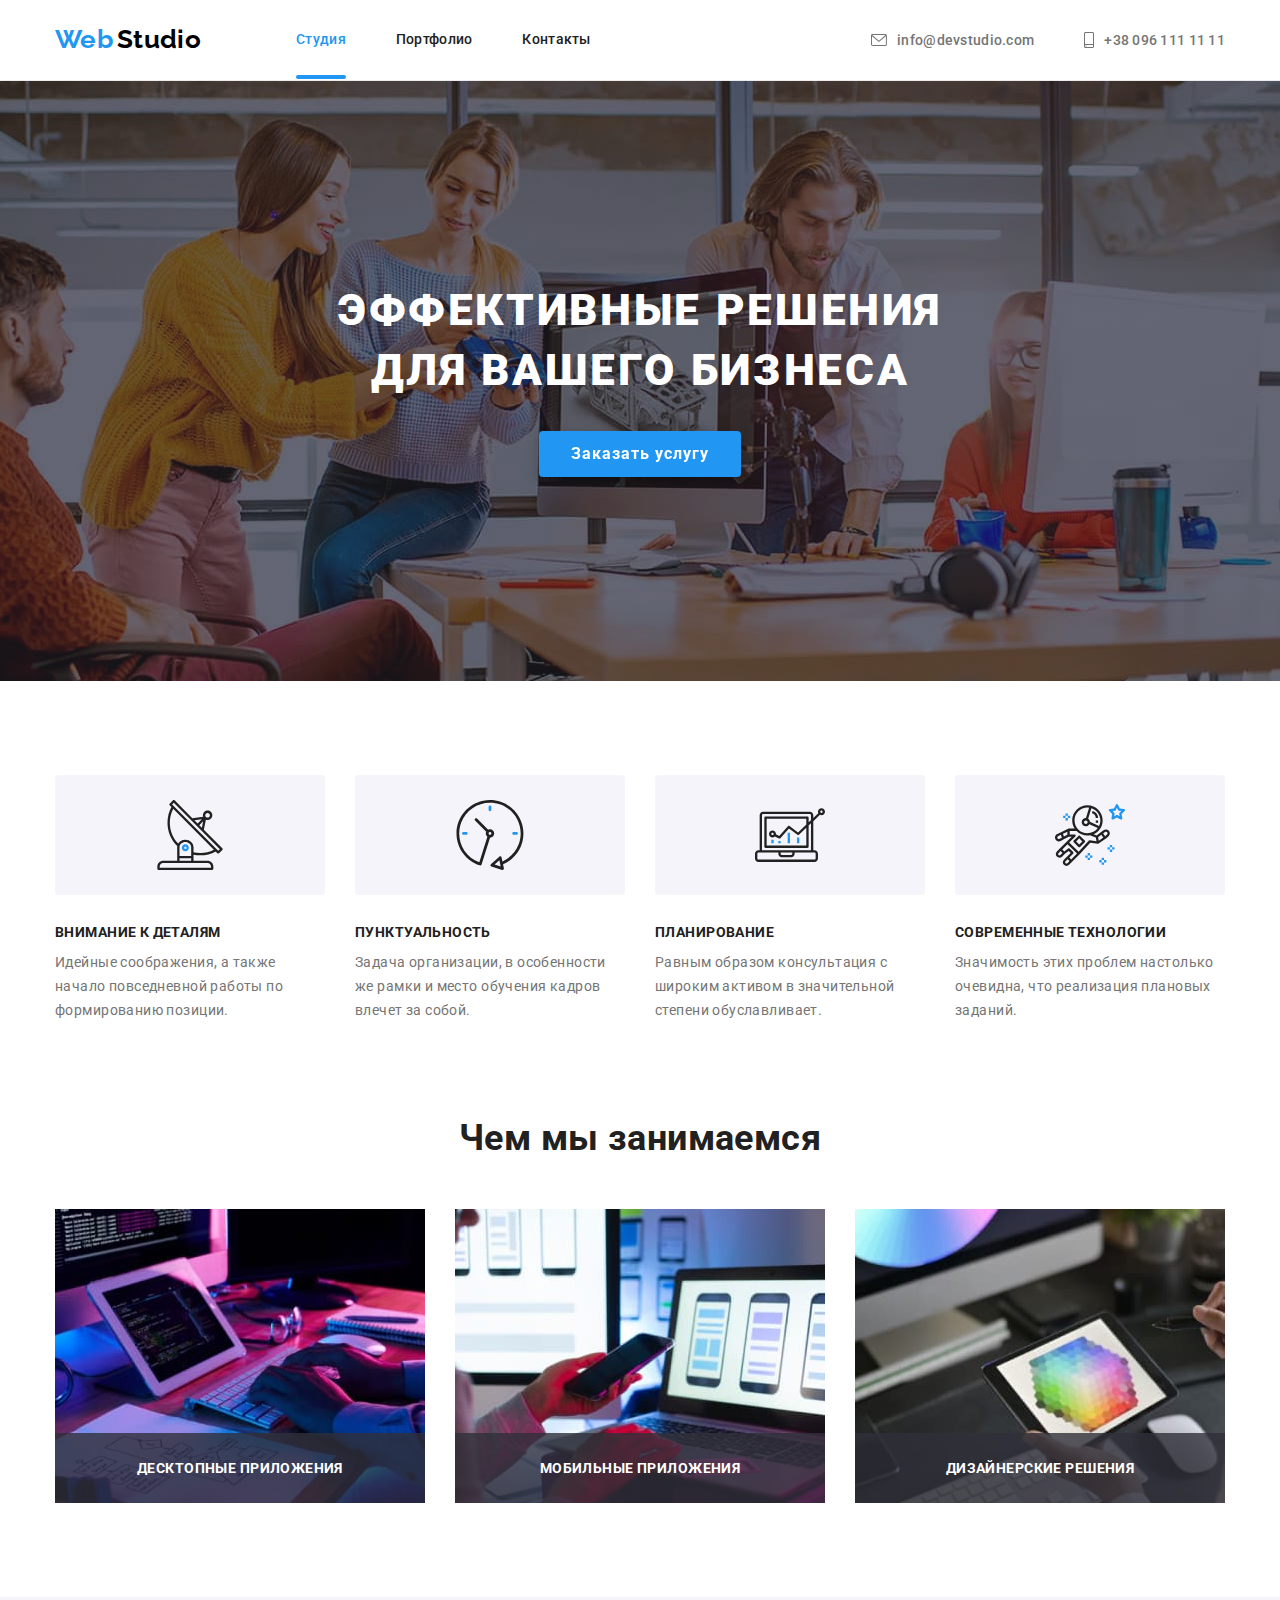
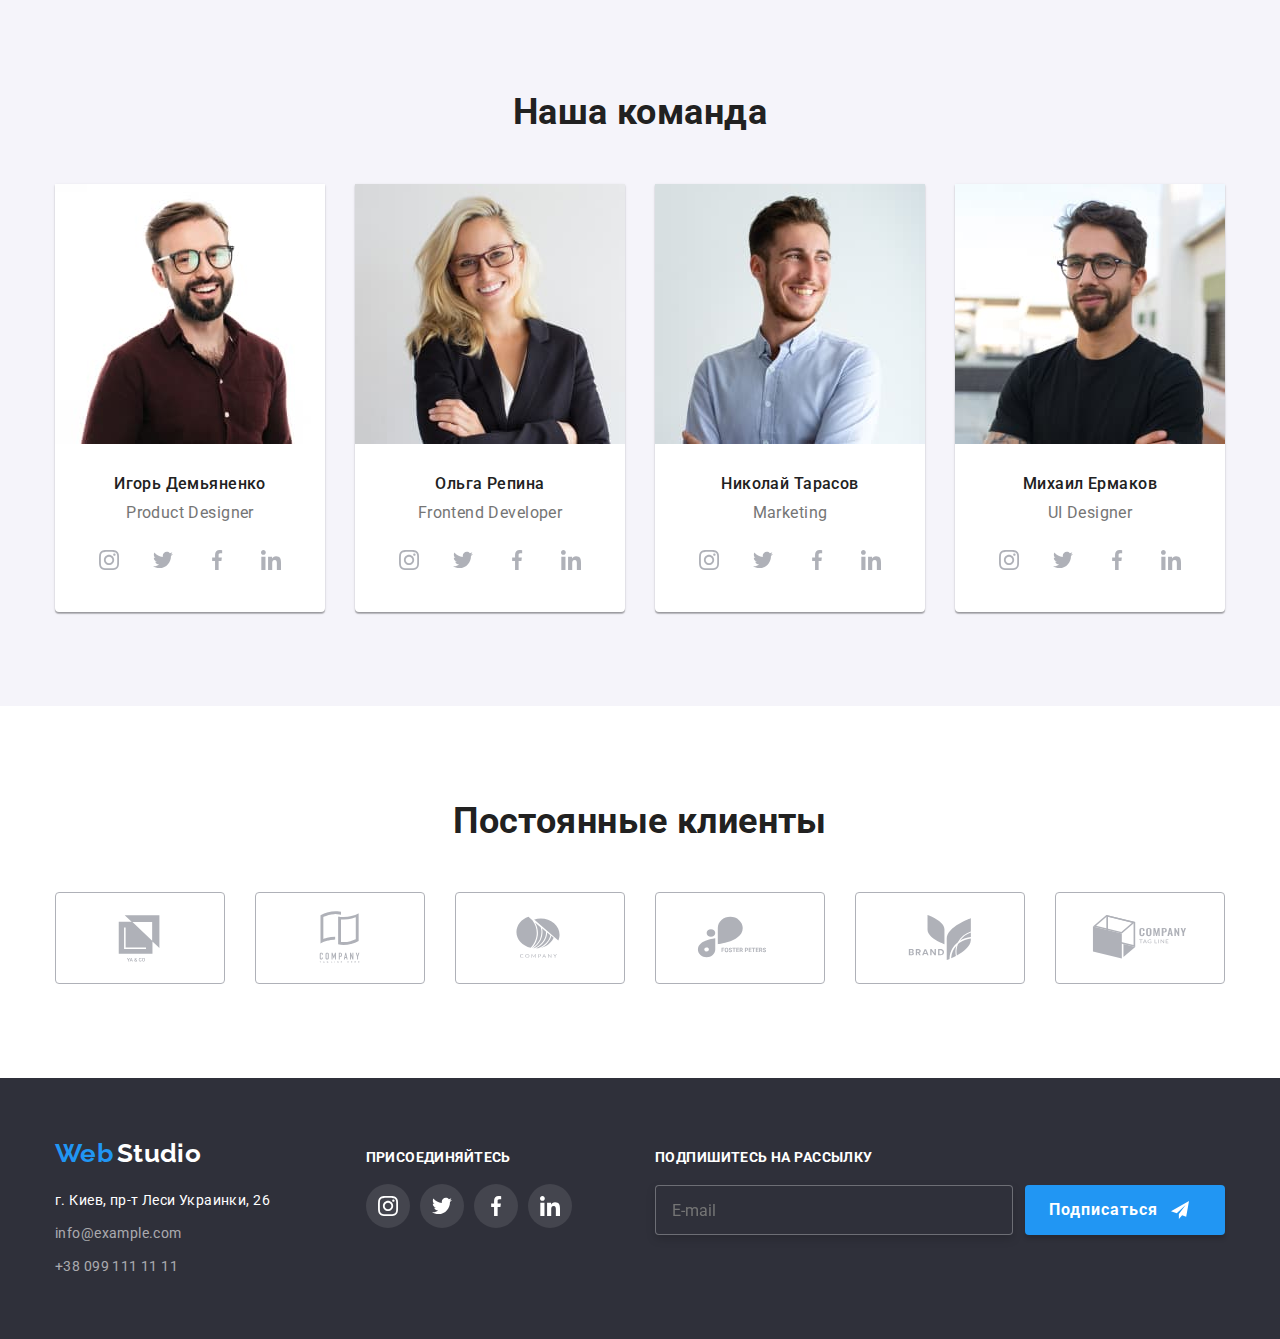
==== index.html @ 704193f3 "Initial commit" ====
<!DOCTYPE html>
<html lang="ru">
	<head>
		<meta charset="UTF-8" />
		<meta http-equiv="X-UA-Compatible" content="IE=edge" />
		<meta name="viewport" content="width=device-width, initial-scale=1.0" />
		<title>Document</title>
		<link rel="preconnect" href="https://fonts.googleapis.com" />
		<link rel="preconnect" href="https://fonts.gstatic.com" crossorigin />
		<link
			href="https://fonts.googleapis.com/css2?family=Raleway:wght@700&family=Roboto:wght@400;500;700;900&display=swap"
			rel="stylesheet"
		/>
		<link
			rel="stylesheet"
			href="https://cdnjs.cloudflare.com/ajax/libs/modern-normalize/1.1.0/modern-normalize.min.css"
			integrity="sha512-wpPYUAdjBVSE4KJnH1VR1HeZfpl1ub8YT/NKx4PuQ5NmX2tKuGu6U/JRp5y+Y8XG2tV+wKQpNHVUX03MfMFn9Q=="
			crossorigin="anonymous"
			referrerpolicy="no-referrer"
		/>
		<link rel="stylesheet" href="./css/main.min.css" />
	</head>

	<body>
		<header class="header">
			<div class="container">
				<nav class="nav">
					<a class="nav__style-logo" href="">
						<span class="nav__style-web">Web</span>
						<span class="nav__style-studio">Studio</span>
					</a>

					<button class="nav__button" type="button" aria-expanded="false" aria-controls="menu" data-menu-button>
						<svg width="40" height="40" aria-label="Переключатель мобильного меню">
							<use class="nav__icon-cross" href="./images/symbol-defs.svg#icon-cross"></use>
							<use class="nav__icon-menu" href="./images/symbol-defs.svg#icon-menu"></use>
						</svg>
					</button>

					<div class="menu" id="menu" data-menu>
						<ul class="menu__list">
							<li class="menu__marker">
								<a class="menu__page menu__active" href="./index.html">Студия</a>
							</li>
							<li class="menu__marker">
								<a class="menu__page" href="./portfolio.html">Портфолио</a>
							</li>
							<li class="menu__marker"><a class="menu__page" href="">Контакты</a></li>
						</ul>

						<ul class="menu__contact">
							<li class="menu__contact-list">
								<a class="menu__contact-tel" href="tel:+380961111111">+38 096 111 11 11</a>
							</li>
							<li class="menu__contact-list">
								<a class="menu__contact-link" href="mailto:info@devstudio.com">info@devstudio.com</a>
							</li>
						</ul>
						<ul class="menu-soc">
							<li class="menu-soc__list">
								<a class="menu-soc__link" href="">Instagram</a>
							</li>
							<li class="menu-soc__list">
								<a class="menu-soc__link" href="">Twitter</a>
							</li>
							<li class="menu-soc__list">
								<a class="menu-soc__link" href="">Facebook</a>
							</li>
							<li class="menu-soc__list">
								<a class="menu-soc__link" href="">LinkedIn</a>
							</li>
						</ul>
					</div>

					<ul class="list-link">
						<li class="list-link__marker">
							<a class="list-link__page list-link__active" href="./index.html">Студия</a>
						</li>
						<li class="list-link__marker"><a class="list-link__page" href="./portfolio.html">Портфолио</a></li>
						<li class="list-link__marker"><a class="list-link__page" href="">Контакты</a></li>
					</ul>

					<ul class="contact">
						<li class="contact__list">
							<a class="contact__link" href="mailto:info@devstudio.com">
								<svg class="contact__icon" width="16" height="12">
									<use href="./images/symbol-defs.svg#icon-mail"></use>
								</svg>
								<span>info@devstudio.com</span>
							</a>
						</li>
						<li class="contact__list">
							<a class="contact__link" href="tel:+380961111111">
								<svg class="contact__icon" width="10" height="16">
									<use href="./images/symbol-defs.svg#icon-smartphone"></use>
								</svg>
								<span>+38 096 111 11 11</span>
							</a>
						</li>
					</ul>
				</nav>
			</div>
		</header>

		<section class="hero">
			<div class="container">
				<h1 class="hero__text">Эффективные решения для вашего бизнеса</h1>
				<button data-modal-open class="hero__button" type="button">Заказать услугу</button>
			</div>
			<div data-modal class="backdrop is-hidden">
				<div class="modal">
					<button data-modal-close class="modal__button"></button>
					<form autocomplete="off">
						<p class="modal__paragraph">Оставьте свои данные, мы вам перезвоним</p>
						<div class="modal-form">
							<label for="name" class="modal-form__label">Имя</label>
							<input type="text" class="modal-form__input" name="name" id="name" />
							<span class="modal-form__icon">
								<svg height="18" width="18">
									<use href="./images/symbol-defs.svg#icon-person-black" />
								</svg>
							</span>
						</div>
						<div class="modal-form">
							<label for="tel" class="modal-form__label">Телефон</label>
							<input type="tel" class="modal-form__input" name="tel" id="tel" />
							<span class="modal-form__icon">
								<svg height="18" width="18">
									<use href="./images/symbol-defs.svg#icon-phone-black" />
								</svg>
							</span>
						</div>
						<div class="modal-form">
							<label for="mail" class="modal-form__label">Почта</label>
							<input type="email" class="modal-form__input" name="mail" id="mail" />
							<span class="modal-form__icon">
								<svg height="18" width="18">
									<use href="./images/symbol-defs.svg#icon-email-black" />
								</svg>
							</span>
						</div>
						<div class="modal-form">
							<label for="content" class="modal-form__label">Комментарий</label>
							<textarea class="modal-form__textarea" name="content" id="content" placeholder="Введите текст"></textarea>
						</div>

						<div>
							<label class="checkbox">
								<input type="checkbox" class="checkbox__input" name="agree" />
								<span class="checkbox__text"></span>
								Соглашаюсь с рассылкой и принимаю
								<a class="modal-link__policy" href="">Условия договора</a>
							</label>
						</div>

						<button class="modal-form__button" type="submit">Отправить</button>
					</form>
				</div>
			</div>
		</section>
		<section class="section">
			<div class="container">
				<h2 class="hidden">Особенности</h2>
				<ul class="specifics">
					<li class="specifics__list">
						<div class="specifics__icon">
							<svg width="70" height="70">
								<use href="./images/symbol-defs.svg#icon-antenna"></use>
							</svg>
						</div>
						<h3 class="specifics__title">Внимание к деталям</h3>
						<p class="specifics__text">
							Идейные соображения, а также начало повседневной работы по формированию позиции.
						</p>
					</li>
					<li class="specifics__list">
						<div class="specifics__icon">
							<svg width="70" height="70">
								<use href="./images/symbol-defs.svg#icon-clock"></use>
							</svg>
						</div>
						<h3 class="specifics__title">Пунктуальность</h3>
						<p class="specifics__text">
							Задача организации, в особенности же рамки и место обучения кадров влечет за собой.
						</p>
					</li>
					<li class="specifics__list">
						<div class="specifics__icon">
							<svg width="70" height="70">
								<use href="./images/symbol-defs.svg#icon-diagram"></use>
							</svg>
						</div>
						<h3 class="specifics__title">Планирование</h3>
						<p class="specifics__text">
							Равным образом консультация с широким активом в значительной степени обуславливает.
						</p>
					</li>
					<li class="specifics__list">
						<div class="specifics__icon">
							<svg width="70" height="70">
								<use href="./images/symbol-defs.svg#icon-astronaut"></use>
							</svg>
						</div>
						<h3 class="specifics__title">Современные технологии</h3>
						<p class="specifics__text">Значимость этих проблем настолько очевидна, что реализация плановых заданий.</p>
					</li>
				</ul>
			</div>
		</section>

		<section class="section section-images">
			<div class="container">
				<h2 class="title">Чем мы занимаемся</h2>
				<ul class="section-images__list">
					<li class="list-images">
						<div class="list-images__block">
							<picture>
								<source srcset="./images/box-1.jpg 1x, ./images/box-1@2x.jpg 2x" media="(min-width: 1200px)" />
								<img src="./images/box-1.jpg" width="370" height="294" alt="работа на клавиатуре" />
							</picture>
							<div class="list-images__text">
								<p>Десктопные приложения</p>
							</div>
						</div>
					</li>
					<li class="list-images">
						<div class="list-images__block">
							<picture>
								<source srcset="./images/box-2.jpg 1x, ./images/box-2@2x.jpg 2x" media="(min-width: 1200px)" />
								<img src="./images/box-2.jpg" width="370" height="294" alt="работа на ноутбуке" />
							</picture>
							<div class="list-images__text">
								<p>Мобильные приложения</p>
							</div>
						
						</div>
					</li>
					<li class="list-images">
						<div class="list-images__block">
							<picture>
								<source srcset="./images/box-3.jpg 1x, ./images/box-3@2x.jpg 2x" media="(min-width: 1200px)" />
								<img src="./images/box-3.jpg" width="370" height="294" alt="работа с планшетом" />
							</picture>
							<div class="list-images__text">
								<p>Дизайнерские решения</p>
							</div>
						</div>
					</li>
				</ul>
			</div>
		</section>

		<section class="section team">
			<div class="container">
				<h2 class="title">Наша команда</h2>
				<ul class="team__list">
					<li class="team__images">
						<picture>
							<source srcset="./images/img-1.jpg 1x, ./images/img-1-@2x.jpg 2x" media="(min-width: 1200px)" />
							<source srcset="./images/img-tab-1@1x.jpg 1x, ./images/img-tab-1@2x.jpg 2x" media="(min-width: 768px)" />
							<source srcset="./images/img-mob-1@1x.jpg 1x, ./images/img-mob-1@2x.jpg 2x" media="(min-width: 480px)" />

							<img src="./images/img-1.jpg" width="270" alt="картинка 1" />
						</picture>
						<h3 class="team__name">Игорь Демьяненко</h3>
						<p class="team__position">Product Designer</p>
						<ul class="team__list-social">
							<li class="team__list-paragraph">
								<a class="team__link" href="">
									<svg class="team__icon" width="20" height="20">
										<use href="./images/symbol-defs.svg#icon-instagram"></use>
									</svg>
								</a>
							</li>
							<li class="team__list-paragraph">
								<a class="team__link" href="">
									<svg class="team__icon" width="20" height="20">
										<use href="./images/symbol-defs.svg#icon-twitter"></use>
									</svg>
								</a>
							</li>
							<li class="team__list-paragraph">
								<a class="team__link" href="">
									<svg class="team__icon" width="20" height="20">
										<use href="./images/symbol-defs.svg#icon-facebook"></use>
									</svg>
								</a>
							</li>
							<li class="team__list-paragraph">
								<a class="team__link" href="">
									<svg class="team__icon" width="20" height="20">
										<use href="./images/symbol-defs.svg#icon-linkedin"></use>
									</svg>
								</a>
							</li>
						</ul>
					</li>
					<li class="team__images">
						<picture>
							<source srcset="./images/img-2.jpg 1x, ./images/img-2-@2x.jpg 2x" media="(min-width: 1200px)" />
							<source srcset="./images/img-tab-2@1x.jpg 1x, ./images/img-tab-2@2x.jpg 2x" media="(min-width: 768px)" />
							<source srcset="./images/img-mob-2@1x.jpg 1x, ./images/img-mob-2@2x.jpg 2x" media="(min-width: 480px)" />

							<img src="./images/img-2.jpg" width="270" alt="картинка 2" />
						</picture>

						<h3 class="team__name">Ольга Репина</h3>
						<p class="team__position">Frontend Developer</p>
						<ul class="team__list-social">
							<li class="team__list-paragraph">
								<a class="team__link" href="">
									<svg class="team__icon" width="20" height="20">
										<use href="./images/symbol-defs.svg#icon-instagram"></use>
									</svg>
								</a>
							</li>
							<li class="team__list-paragraph">
								<a class="team__link" href="">
									<svg class="team__icon" width="20" height="20">
										<use href="./images/symbol-defs.svg#icon-twitter"></use>
									</svg>
								</a>
							</li>
							<li class="team__list-paragraph">
								<a class="team__link" href="">
									<svg class="team__icon" width="20" height="20">
										<use href="./images/symbol-defs.svg#icon-facebook"></use>
									</svg>
								</a>
							</li>
							<li class="team__list-paragraph">
								<a class="team__link" href="">
									<svg class="team__icon" width="20" height="20">
										<use href="./images/symbol-defs.svg#icon-linkedin"></use>
									</svg>
								</a>
							</li>
						</ul>
					</li>
					<li class="team__images">
						<picture>
							<source srcset="./images/img-3.jpg 1x, ./images/img-3-@2x.jpg 2x" media="(min-width: 1200px)" />
							<source srcset="./images/img-tab-3@1x.jpg 1x, ./images/img-tab-3@2x.jpg 2x" media="(min-width: 768px)" />
							<source srcset="./images/img-mob-3@1x.jpg 1x, ./images/img-mob-3@2x.jpg 2x" media="(min-width: 480px)" />

							<img src="./images/img-3.jpg" width="270" alt="картинка 3" />
						</picture>

						<h3 class="team__name">Николай Тарасов</h3>
						<p class="team__position">Marketing</p>
						<ul class="team__list-social">
							<li class="team__list-paragraph">
								<a class="team__link" href="">
									<svg class="team__icon" width="20" height="20">
										<use href="./images/symbol-defs.svg#icon-instagram"></use>
									</svg>
								</a>
							</li>
							<li class="team__list-paragraph">
								<a class="team__link" href="">
									<svg class="team__icon" width="20" height="20">
										<use href="./images/symbol-defs.svg#icon-twitter"></use>
									</svg>
								</a>
							</li>
							<li class="team__list-paragraph">
								<a class="team__link" href="">
									<svg class="team__icon" width="20" height="20">
										<use href="./images/symbol-defs.svg#icon-facebook"></use>
									</svg>
								</a>
							</li>
							<li class="team__list-paragraph">
								<a class="team__link" href="">
									<svg class="team__icon" width="20" height="20">
										<use href="./images/symbol-defs.svg#icon-linkedin"></use>
									</svg>
								</a>
							</li>
						</ul>
					</li>
					<li class="team__images">
						<picture>
							<source srcset="./images/img-4.jpg 1x, ./images/img-4-@2x.jpg 2x" media="(min-width: 1200px)" />
							<source srcset="./images/img-tab-4@1x.jpg 1x, ./images/img-tab-4@2x.jpg 2x" media="(min-width: 768px)" />
							<source srcset="./images/img-mob-4@1x.jpg 1x, ./images/img-mob-4@2x.jpg 2x" media="(min-width: 480px)" />

							<img src="./images/img-4.jpg" width="270" alt="картинка 4" />
						</picture>

						<h3 class="team__name">Михаил Ермаков</h3>
						<p class="team__position">UI Designer</p>
						<ul class="team__list-social">
							<li class="team__list-paragraph">
								<a class="team__link" href="">
									<svg class="team__icon" width="20" height="20">
										<use href="./images/symbol-defs.svg#icon-instagram"></use>
									</svg>
								</a>
							</li>
							<li class="team__list-paragraph">
								<a class="team__link" href="">
									<svg class="team__icon" width="20" height="20">
										<use href="./images/symbol-defs.svg#icon-twitter"></use>
									</svg>
								</a>
							</li>
							<li class="team__list-paragraph">
								<a class="team__link" href="">
									<svg class="team__icon" width="20" height="20">
										<use href="./images/symbol-defs.svg#icon-facebook"></use>
									</svg>
								</a>
							</li>
							<li class="team__list-paragraph">
								<a class="team__link" href="">
									<svg class="team__icon" width="20" height="20">
										<use href="./images/symbol-defs.svg#icon-linkedin"></use>
									</svg>
								</a>
							</li>
						</ul>
					</li>
				</ul>
			</div>
		</section>

		<section class="section">
			<div class="container">
				<h2 class="title">Постоянные клиенты</h2>
				<ul class="logo">
					<li class="logo__list">
						<a class="logo__link" href="">
							<svg width="106" height="60">
								<use href="./images/symbol-defs.svg#icon-Logo-1"></use>
							</svg>
						</a>
					</li>
					<li class="logo__list">
						<a class="logo__link" href="">
							<svg width="106" height="60">
								<use href="./images/symbol-defs.svg#icon-Logo-2"></use>
							</svg>
						</a>
					</li>
					<li class="logo__list">
						<a class="logo__link" href="">
							<svg width="106" height="60">
								<use href="./images/symbol-defs.svg#icon-Logo-3"></use>
							</svg>
						</a>
					</li>
					<li class="logo__list">
						<a class="logo__link" href="">
							<svg width="106" height="60">
								<use href="./images/symbol-defs.svg#icon-Logo-4"></use>
							</svg>
						</a>
					</li>
					<li class="logo__list">
						<a class="logo__link" href="">
							<svg width="106" height="60">
								<use href="./images/symbol-defs.svg#icon-Logo-5"></use>
							</svg>
						</a>
					</li>
					<li class="logo__list">
						<a class="logo__link" href="">
							<svg width="106" height="60">
								<use href="./images/symbol-defs.svg#icon-Logo-6"></use>
							</svg>
						</a>
					</li>
				</ul>
			</div>
		</section>

		<footer class="footer">
			<div class="container footer__container">
				<div class="footer__address">
					<a class="footer__logo" href="">
						<span class="footer__style-web">Web</span>
						<span class="footer__style-studio">Studio</span>
					</a>
					<address>
						<ul>
							<li>
								<p class="footer__text">г. Киев, пр-т Леси Украинки, 26</p>
							</li>
							<li>
								<a class="footer__paragraph footer__mail" href="mailto:info@example.com">info@example.com</a>
							</li>
							<li>
								<a class="footer__paragraph" href="tel:+380991111111">+38 099 111 11 11</a>
							</li>
						</ul>
					</address>
				</div>
				<div class="footer__social">
					<p class="footer__p">Присоединяйтесь</p>
					<ul class="footer__list">
						<li>
							<a class="footer__link" href="">
								<svg class="footer__icon" width="20" height="20">
									<use href="./images/symbol-defs.svg#icon-instagram"></use>
								</svg>
							</a>
						</li>
						<li>
							<a class="footer__link" href="">
								<svg class="footer__icon" width="20" height="20">
									<use href="./images/symbol-defs.svg#icon-twitter"></use>
								</svg>
							</a>
						</li>
						<li>
							<a class="footer__link" href="">
								<svg class="footer__icon" width="20" height="20">
									<use href="./images/symbol-defs.svg#icon-facebook"></use>
								</svg>
							</a>
						</li>
						<li>
							<a class="footer__link" href="">
								<svg class="footer__icon" width="20" height="20">
									<use href="./images/symbol-defs.svg#icon-linkedin"></use>
								</svg>
							</a>
						</li>
					</ul>
				</div>
				<div class="footer__subscribe">
					<p class="footer__p">Подпишитесь на рассылку</p>
					<form class="footer-form">
						<input type="email" class="footer-form__input" name="mail" placeholder="E-mail" />
						<button class="footer-form__button" type="submit">
							<span>Подписаться</span>
							<svg class="footer-form__icon" width="24" height="24">
								<use href="images/symbol-defs.svg#icon-send" />
							</svg>
						</button>
					</form>
				</div>
			</div>
		</footer>
		<script src="./js/modal.js"></script>
		<script src="./js/mobile-menu.js"></script>
	</body>
</html>
---- css/main.min.css ----
img{display:block;width:100%;height:auto}h1,h2,h3,h4,h5,h6,ul,p{margin:0;padding:0}ul{list-style:none;margin:0;padding:0}/*! modern-normalize v1.1.0 | MIT License | https://github.com/sindresorhus/modern-normalize */*,::before,::after{-webkit-box-sizing:border-box;box-sizing:border-box}html{line-height:1.15;-webkit-text-size-adjust:100%;-moz-tab-size:4;-o-tab-size:4;tab-size:4}body{margin:0;font-family:system-ui,-apple-system,"Segoe UI",Roboto,Helvetica,Arial,sans-serif,"Apple Color Emoji","Segoe UI Emoji"}hr{height:0;color:inherit}abbr[title]{-webkit-text-decoration:underline dotted;text-decoration:underline dotted}b,strong{font-weight:bolder}code,kbd,samp,pre{font-family:ui-monospace,SFMono-Regular,Consolas,"Liberation Mono",Menlo,monospace;font-size:1em}small{font-size:80%}sub,sup{font-size:75%;line-height:0;position:relative;vertical-align:baseline}sub{bottom:-0.25em}sup{top:-0.5em}table{text-indent:0;border-color:inherit}button,input,optgroup,select,textarea{font-family:inherit;font-size:100%;line-height:1.15;margin:0}button,select{text-transform:none}button,[type=button],[type=reset],[type=submit]{-webkit-appearance:button}::-moz-focus-inner{border-style:none;padding:0}:-moz-focusring{outline:1px dotted ButtonText}:-moz-ui-invalid{box-shadow:none}legend{padding:0}progress{vertical-align:baseline}::-webkit-inner-spin-button,::-webkit-outer-spin-button{height:auto}[type=search]{-webkit-appearance:textfield;outline-offset:-2px}::-webkit-search-decoration{-webkit-appearance:none}::-webkit-file-upload-button{-webkit-appearance:button;font:inherit}summary{display:list-item}body{background-color:#fff;color:#212121;font-family:"Roboto",sans-serif;font-size:14px;letter-spacing:.03em}.container{width:100%;margin:0 auto;padding:0 15px}@media screen and (min-width: 480px){.container{width:480px}}@media screen and (min-width: 768px){.container{width:768px}}@media screen and (min-width: 1200px){.container{width:1200px}}.section{padding-top:60px;padding-bottom:60px}@media screen and (min-width: 1200px){.section{padding-top:94px;padding-bottom:94px}}.title{font-weight:700;font-size:28px;line-height:1.18;text-align:center;margin-bottom:50px;margin-top:0}@media screen and (min-width: 1200px){.title{font-size:36px;line-height:1.18}}.hidden{display:none}.header{border-bottom:1px solid #ececec;position:relative}.nav{display:-webkit-box;display:-ms-flexbox;display:flex;-webkit-box-align:center;-ms-flex-align:center;align-items:center}.nav__style-logo{text-decoration:none;margin-right:95px;padding-top:16px;padding-bottom:16px}@media screen and (min-width: 768px){.nav__style-logo{margin-right:88px;padding-top:26px;padding-bottom:26px}}@media screen and (min-width: 1200px){.nav__style-logo{margin-right:95px;padding-top:24px;padding-bottom:25px}}.nav__style-web{font-family:"Raleway";font-weight:700;font-size:24px;line-height:1.17;color:#2196f3}@media screen and (min-width: 1200px){.nav__style-web{font-size:26px;line-height:1.19}}.nav__style-studio{font-family:"Raleway";font-weight:700;font-size:24px;line-height:1.17;color:#000}@media screen and (min-width: 1200px){.nav__style-studio{font-size:26px;line-height:1.19}}.nav__button{padding:0;border:none;background-color:rgba(0,0,0,0);z-index:2;position:absolute;right:10px}@media screen and (min-width: 768px){.nav__button{display:none}}.nav__button .nav__icon-cross{display:none}.nav__button.is-open{position:fixed}.nav__button.is-open.is-open .nav__icon-cross{display:block}.nav__button.is-open.is-open .nav__icon-menu{display:none}.menu{display:none;position:fixed;top:0;left:0;width:100vw;min-height:100vh;padding:48px 40px;text-align:left;z-index:1;background:#fff;-webkit-box-shadow:0px 4px 8px rgba(0,0,0,.04),0px 2px 4px rgba(0,0,0,.08),0px 1px 3px rgba(0,0,0,.16);box-shadow:0px 4px 8px rgba(0,0,0,.04),0px 2px 4px rgba(0,0,0,.08),0px 1px 3px rgba(0,0,0,.16)}.menu.is-open{display:-webkit-box;display:-ms-flexbox;display:flex;-webkit-box-orient:vertical;-webkit-box-direction:normal;-ms-flex-direction:column;flex-direction:column}@media screen and (min-width: 768px){.menu.is-open{display:none}}.menu__list{font-weight:500;line-height:1.14;padding-left:0;display:block;-webkit-box-flex:1;-ms-flex:1;flex:1}.menu__marker{margin-bottom:32px}@media screen and (max-height: 500px){.menu__marker{margin-bottom:10px}}.menu__marker:last-child{margin-right:0}.menu__page{color:#212121;text-decoration:none;-webkit-transition:color 250ms cubic-bezier(0.4, 0, 0.2, 1);transition:color 250ms cubic-bezier(0.4, 0, 0.2, 1);font-weight:500;font-size:40px;line-height:1.175;letter-spacing:.02em}@media screen and (max-height: 500px){.menu__page{font-weight:500;font-size:24px;line-height:1.17}}.menu__page:hover,.menu__page:focus{color:#2196f3}.menu__active{color:#2196f3}.menu__contact{display:block;-webkit-box-align:left;-ms-flex-align:left;align-items:left}.menu__contact-list{margin-bottom:32px}.menu__contact-list:last-child{margin-bottom:0}.menu__contact-link{color:#757575;text-decoration:none;font-weight:500;font-size:24px;line-height:1.17;letter-spacing:.02em;-webkit-transition:color 250ms cubic-bezier(0.4, 0, 0.2, 1);transition:color 250ms cubic-bezier(0.4, 0, 0.2, 1)}.menu__contact-link:focus,.menu__contact-link:hover{color:#2196f3}.menu__contact-tel{text-decoration:none;font-weight:500;font-size:34px;line-height:1.18;letter-spacing:.02em;color:#2196f3;-webkit-transition:color 250ms cubic-bezier(0.4, 0, 0.2, 1);transition:color 250ms cubic-bezier(0.4, 0, 0.2, 1)}@media screen and (max-height: 500px){.menu__contact-tel{font-weight:500;font-size:24px;line-height:1.17}}.menu__contact-tel:focus,.menu__contact-tel:hover{color:#2196f3}.menu-soc{display:-webkit-box;display:-ms-flexbox;display:flex;margin-top:64px;-ms-flex-wrap:wrap;flex-wrap:wrap}@media screen and (max-height: 500px){.menu-soc{margin-top:15px}}.menu-soc__list::after{content:"";display:inline-block;border:1px solid rgba(33,33,33,.2);width:22px;height:0;-webkit-transform:rotate(90deg);transform:rotate(90deg);vertical-align:middle}.menu-soc__list:last-child::after{display:none}.menu-soc__link{text-decoration:none;font-weight:500;font-size:18px;line-height:1.22;letter-spacing:.02em;color:#2196f3}.list-link{font-weight:500;line-height:1.14;display:none;padding-left:0}@media screen and (min-width: 768px){.list-link{display:initial;display:-webkit-box;display:-ms-flexbox;display:flex}}.list-link__marker{margin-right:50px}.list-link__marker:last-child{margin-right:0}.list-link__page{color:#212121;text-decoration:none;letter-spacing:.02em;padding-top:32px;padding-bottom:32px;position:relative;-webkit-transition:color 250ms cubic-bezier(0.4, 0, 0.2, 1);transition:color 250ms cubic-bezier(0.4, 0, 0.2, 1)}.list-link__page:hover,.list-link__page:focus{color:#2196f3}.list-link__active{color:#2196f3}.list-link__active:after{content:"";display:block;width:100%;height:4px;border-radius:2px;background-color:#2196f3;position:absolute;bottom:0;opacity:1}.contact{margin-left:auto;display:none;padding-left:0}@media screen and (min-width: 768px){.contact{display:block;padding-top:14px;padding-bottom:14px}}@media screen and (min-width: 1200px){.contact{display:inherit;display:-webkit-box;display:-ms-flexbox;display:flex;padding-top:0px;padding-bottom:0px}}@media screen and (min-width: 1200px){.contact__list{margin-right:50px;display:-webkit-box;display:-ms-flexbox;display:flex;-webkit-box-align:center;-ms-flex-align:center;align-items:center}.contact__list:last-child{margin-right:0}}.contact__link{display:-webkit-box;display:-ms-flexbox;display:flex;-webkit-box-align:center;-ms-flex-align:center;align-items:center;font-weight:500;line-height:1.14;color:#757575;text-decoration:none;letter-spacing:.02em;-webkit-transition:color 250ms cubic-bezier(0.4, 0, 0.2, 1);transition:color 250ms cubic-bezier(0.4, 0, 0.2, 1)}@media screen and (min-width: 768px){.contact__link{padding-top:5px;padding-bottom:5px;line-height:1.17}}@media screen and (min-width: 1200px){.contact__link{padding-top:28px;padding-bottom:28px}}.contact__link:focus,.contact__link:hover{color:#2196f3}.contact__icon{margin-right:10px;--color4: currentColor}.hero{background-color:#c4c4c4;text-align:center;padding-top:118px;padding-bottom:118px;background-size:cover;background-position:center;max-width:1600px;height:400px;margin:0 auto;background-image:-webkit-gradient(linear, left top, left bottom, from(rgba(47, 48, 58, 0.4)), to(rgba(47, 48, 58, 0.4))),url(../images/hero-mob@1x.jpg);background-image:linear-gradient(rgba(47, 48, 58, 0.4), rgba(47, 48, 58, 0.4)),url(../images/hero-mob@1x.jpg)}@media(min-device-pixel-ratio: 2),(-webkit-min-device-pixel-ratio: 2),(min-resolution: 192dpi),(min-resolution: 2dppx){.hero{background-image:-webkit-gradient(linear, left top, left bottom, from(rgba(47, 48, 58, 0.4)), to(rgba(47, 48, 58, 0.4))),url(../images/hero-mob@2x.jpg);background-image:linear-gradient(rgba(47, 48, 58, 0.4), rgba(47, 48, 58, 0.4)),url(../images/hero-mob@2x.jpg)}}@media screen and (min-width: 768px){.hero{background-image:-webkit-gradient(linear, left top, left bottom, from(rgba(47, 48, 58, 0.4)), to(rgba(47, 48, 58, 0.4))),url(../images/hero-tab@1x.jpg);background-image:linear-gradient(rgba(47, 48, 58, 0.4), rgba(47, 48, 58, 0.4)),url(../images/hero-tab@1x.jpg)}}@media screen and (min-width: 768px)and (min-device-pixel-ratio: 2),screen and (min-width: 768px)and (-webkit-min-device-pixel-ratio: 2),screen and (min-width: 768px)and (min-resolution: 192dpi),screen and (min-width: 768px)and (min-resolution: 2dppx){.hero{background-image:-webkit-gradient(linear, left top, left bottom, from(rgba(47, 48, 58, 0.4)), to(rgba(47, 48, 58, 0.4))),url(../images/hero-tab@2x.jpg);background-image:linear-gradient(rgba(47, 48, 58, 0.4), rgba(47, 48, 58, 0.4)),url(../images/hero-tab@2x.jpg)}}@media screen and (min-width: 1200px){.hero{padding-top:200px;padding-bottom:200px;height:600px;margin:0 auto;background-image:-webkit-gradient(linear, left top, left bottom, from(rgba(47, 48, 58, 0.4)), to(rgba(47, 48, 58, 0.4))),url(../images/hero-des@1x.jpg);background-image:linear-gradient(rgba(47, 48, 58, 0.4), rgba(47, 48, 58, 0.4)),url(../images/hero-des@1x.jpg)}}@media screen and (min-width: 1200px)and (min-device-pixel-ratio: 2),screen and (min-width: 1200px)and (-webkit-min-device-pixel-ratio: 2),screen and (min-width: 1200px)and (min-resolution: 192dpi),screen and (min-width: 1200px)and (min-resolution: 2dppx){.hero{background-image:-webkit-gradient(linear, left top, left bottom, from(rgba(47, 48, 58, 0.4)), to(rgba(47, 48, 58, 0.4))),url(../images/hero-des@2x.jpg);background-image:linear-gradient(rgba(47, 48, 58, 0.4), rgba(47, 48, 58, 0.4)),url(../images/hero-des@2x.jpg)}}.hero__text{font-weight:900;font-size:26px;line-height:1.62;text-align:center;color:#fff;letter-spacing:.06em;text-transform:uppercase;max-width:360px;margin:0 auto 30px}@media screen and (min-width: 1200px){.hero__text{font-size:44px;line-height:1.36;max-width:700px}}.hero__button{font-weight:700;font-size:16px;line-height:1.88;-webkit-box-align:center;-ms-flex-align:center;align-items:center;text-align:center;color:#fff;cursor:pointer;background-color:#2196f3;letter-spacing:.06em;border-radius:4px;-webkit-filter:drop-shadow(0 4px 4px rgba(0, 0, 0, 0.25));filter:drop-shadow(0 4px 4px rgba(0, 0, 0, 0.25));padding:8px 32px;border:none}.modal{position:absolute;top:50%;left:50%;-webkit-transform:translate(-50%, -50%);transform:translate(-50%, -50%);width:450px;background:#fff;-webkit-box-shadow:0 1px 3px rgba(0,0,0,.12),0 1px 1px rgba(0,0,0,.14),0 2px 1px rgba(0,0,0,.2);box-shadow:0 1px 3px rgba(0,0,0,.12),0 1px 1px rgba(0,0,0,.14),0 2px 1px rgba(0,0,0,.2);border-radius:4px;-webkit-transition:-webkit-transform 250ms cubic-bezier(0.4, 0, 0.2, 1);transition:-webkit-transform 250ms cubic-bezier(0.4, 0, 0.2, 1);transition:transform 250ms cubic-bezier(0.4, 0, 0.2, 1);transition:transform 250ms cubic-bezier(0.4, 0, 0.2, 1), -webkit-transform 250ms cubic-bezier(0.4, 0, 0.2, 1);padding:40px}@media screen and (max-width: 480px){.modal{width:calc(100% - 30px)}}@media screen and (min-width: 768px){.modal{width:528px}}.modal__button{position:absolute;top:8px;right:8px;width:30px;height:30px;padding:0;border:none;background:url(../images/icon-close.svg);cursor:pointer;-webkit-transition:color 250ms cubic-bezier(0.4, 0, 0.2, 1);transition:color 250ms cubic-bezier(0.4, 0, 0.2, 1)}.modal__button:hover{background:url(../images/icon-close2.svg)}.modal__paragraph{width:auto;margin:12px;font-weight:700;font-size:20px;line-height:1.5;color:#212121}.backdrop{position:fixed;top:0;left:0;width:100%;height:100%;z-index:5;background:rgba(0,0,0,.2);opacity:1;-webkit-transition:opacity 250ms cubic-bezier(0.4, 0, 0.2, 1);transition:opacity 250ms cubic-bezier(0.4, 0, 0.2, 1);overflow-y:scroll}.backdrop.is-hidden{visibility:hidden;opacity:0;pointer-events:none;-webkit-transition-property:visibility,opacity;transition-property:visibility,opacity;-webkit-transition-delay:1000ms;transition-delay:1000ms}.modal-form{position:relative;display:block;margin-bottom:10px}.modal-form__input{width:100%;height:40px;border:1px solid rgba(33,33,33,.2);border-radius:4px;padding-left:42px;-webkit-transition:border 250ms cubic-bezier(0.4, 0, 0.2, 1);transition:border 250ms cubic-bezier(0.4, 0, 0.2, 1);cursor:pointer}@media screen and (min-width: 768px){.modal-form__input{width:448px}}.modal-form__input:focus{border:1px solid #2196f3;resize:none;outline:none}.modal-form__input:focus+.modal-form__icon{fill:#2196f3}.modal-form__icon{position:absolute;display:block;top:50%;left:12px;width:18px;height:18px;-webkit-transition:fill 250ms cubic-bezier(0.4, 0, 0.2, 1);transition:fill 250ms cubic-bezier(0.4, 0, 0.2, 1)}.modal-form__textarea{width:100%;height:120px;padding:12px 16px;margin-bottom:20px;border:1px solid rgba(33,33,33,.2);border-radius:4px;-webkit-transition:border 250ms cubic-bezier(0.4, 0, 0.2, 1);transition:border 250ms cubic-bezier(0.4, 0, 0.2, 1);resize:none;cursor:pointer}.modal-form__textarea:focus{border:1px solid #2196f3;resize:none;outline:none}.modal-form__label{margin-bottom:4px;padding-left:5px;font-size:12px;line-height:1.17;letter-spacing:.01em;color:#757575;display:block;text-align:left}.modal-form__button{width:200px;height:50px;margin-top:30px;background:#2196f3;-webkit-box-shadow:0 4px 4px rgba(0,0,0,.15);box-shadow:0 4px 4px rgba(0,0,0,.15);border-radius:4px;border:none;font-weight:700;font-size:16px;line-height:1.88;-webkit-box-align:center;-ms-flex-align:center;align-items:center;text-align:center;letter-spacing:.06em;color:#fff;cursor:pointer}.modal-link__policy{color:#2196f3;cursor:pointer}.modal-link__policy:hover{color:#2196f3}.modal-link__policy:focus{color:#2196f3}.specifics{display:block;padding-left:0}@media screen and (min-width: 768px){.specifics{display:-webkit-box;display:-ms-flexbox;display:flex;-ms-flex-wrap:wrap;flex-wrap:wrap;-webkit-box-pack:justify;-ms-flex-pack:justify;justify-content:space-between}}@media screen and (min-width: 768px){.specifics__list{width:354px}}@media screen and (min-width: 1200px){.specifics__list{width:270px}}.specifics__title{font-weight:700;line-height:1.22;font-size:14px;text-transform:uppercase;margin-bottom:10px;text-align:center}@media screen and (min-width: 768px){.specifics__title{text-align:left;line-height:1.14}}.specifics__text{line-height:1.71;color:#757575}.specifics__icon{height:120px;margin-bottom:30px;background:#f5f4fa;border-radius:4px;display:-webkit-box;display:-ms-flexbox;display:flex;-webkit-box-align:center;-ms-flex-align:center;align-items:center;-webkit-box-pack:center;-ms-flex-pack:center;justify-content:center}.section-images{display:none}@media screen and (min-width: 1200px){.section-images{display:block;padding-top:0}.section-images__list{display:-webkit-box;display:-ms-flexbox;display:flex;padding-left:0}}.list-images{margin-right:30px;width:370px}.list-images:last-child{margin-right:0}.list-images__text{display:-webkit-box;display:-ms-flexbox;display:flex;font-weight:700;line-height:1.142;-webkit-box-align:center;-ms-flex-align:center;align-items:center;-webkit-box-pack:center;-ms-flex-pack:center;justify-content:center;text-transform:uppercase;color:#fff;width:370px;height:70px;background-color:rgba(47,48,58,.8);margin-right:30px;position:absolute;bottom:0}.list-images__text:last-child{margin-right:0}.list-images__block{position:relative}.team{background-color:#f5f4fa}.team__list{display:block;padding-left:0}@media screen and (min-width: 768px){.team__list{display:-webkit-box;display:-ms-flexbox;display:flex;-ms-flex-wrap:wrap;flex-wrap:wrap;-webkit-box-pack:justify;-ms-flex-pack:justify;justify-content:space-between}}.team__images{background:#fff;-webkit-box-shadow:0 1px 3px rgba(0,0,0,.12),0 1px 1px rgba(0,0,0,.14),0 2px 1px rgba(0,0,0,.2);box-shadow:0 1px 3px rgba(0,0,0,.12),0 1px 1px rgba(0,0,0,.14),0 2px 1px rgba(0,0,0,.2);border-radius:0 0 4px 4px;margin-bottom:30px}@media screen and (min-width: 768px){.team__images{width:354px}}@media screen and (min-width: 1200px){.team__images{width:270px;margin-bottom:0}}.team__name{font-weight:500;font-size:16px;line-height:1.188;text-align:center;margin-top:30px;color:#212121}.team__position{font-size:16px;line-height:1.188;text-align:center;color:#757575;margin-top:10px}.team__list-social{display:-webkit-box;display:-ms-flexbox;display:flex;-webkit-box-align:center;-ms-flex-align:center;align-items:center;-webkit-box-pack:center;-ms-flex-pack:center;justify-content:center;margin:16px auto 30px}.team__list-paragraph{margin-right:10px;margin-bottom:24px}.team__list-paragraph:last-child{margin-right:0}@media screen and (min-width: 1200px){.team__list-paragraph{margin-bottom:0}}.team__link{display:-webkit-box;display:-ms-flexbox;display:flex;width:44px;height:44px;-webkit-box-align:center;-ms-flex-align:center;align-items:center;-webkit-box-pack:center;-ms-flex-pack:center;justify-content:center;color:#afb1b8;border-radius:50%;-webkit-transition:color 250ms cubic-bezier(0.4, 0, 0.2, 1),background-color 250ms cubic-bezier(0.4, 0, 0.2, 1);transition:color 250ms cubic-bezier(0.4, 0, 0.2, 1),background-color 250ms cubic-bezier(0.4, 0, 0.2, 1)}.team__link:hover,.team__link:focus{background-color:#2196f3;color:#fff}.team__icon{--color1: currentColor}.logo{-ms-flex-wrap:wrap;flex-wrap:wrap;display:-webkit-box;display:-ms-flexbox;display:flex;-webkit-box-align:center;-ms-flex-align:center;align-items:center;-webkit-box-pack:justify;-ms-flex-pack:justify;justify-content:space-between}@media screen and (min-width: 1200px){.logo{-ms-flex-wrap:initial;flex-wrap:initial}}.logo__list{margin-bottom:30px;width:calc((100% - 30px)/2)}.logo__list:nth-last-child(-n+2){margin-bottom:0}@media screen and (min-width: 768px){.logo__list{width:226px}.logo__list:nth-last-child(-n+3){margin-bottom:0}}@media screen and (min-width: 1200px){.logo__list{margin-bottom:initial;width:170px}}.logo__link{color:#afb1b8;height:92px;border:1px solid #afb1b8;display:-webkit-box;display:-ms-flexbox;display:flex;-webkit-box-pack:center;-ms-flex-pack:center;justify-content:center;-webkit-box-align:center;-ms-flex-align:center;align-items:center;border-radius:4px;-webkit-transition:color 250ms cubic-bezier(0.4, 0, 0.2, 1),border-color 250ms cubic-bezier(0.4, 0, 0.2, 1);transition:color 250ms cubic-bezier(0.4, 0, 0.2, 1),border-color 250ms cubic-bezier(0.4, 0, 0.2, 1)}.logo__link:hover,.logo__link:focus{color:#2196f3;border-color:#2196f3}.logo__link>svg{--color1: currentColor}.footer{background-color:#2f303a;padding-top:60px;padding-bottom:60px;display:-webkit-box;display:-ms-flexbox;display:flex;-webkit-box-align:center;-ms-flex-align:center;align-items:center}.footer__container{display:block;-webkit-box-pack:center;-ms-flex-pack:center;justify-content:center;-webkit-box-align:center;-ms-flex-align:center;align-items:center}@media screen and (min-width: 768px){.footer__container{display:-webkit-box;display:-ms-flexbox;display:flex;-ms-flex-wrap:wrap;flex-wrap:wrap;-webkit-box-pack:justify;-ms-flex-pack:justify;justify-content:space-between;-webkit-box-align:start;-ms-flex-align:start;align-items:flex-start}}@media screen and (min-width: 1200px){.footer__container{display:-webkit-box;display:-ms-flexbox;display:flex;-webkit-box-align:baseline;-ms-flex-align:baseline;align-items:baseline}}@media screen and (min-width: 768px){.footer__address{width:232px;margin-left:60px}}@media screen and (min-width: 1200px){.footer__address{margin-right:70px;margin-left:0}}.footer__logo{text-decoration:none;margin-bottom:20px;display:-webkit-box;display:-ms-flexbox;display:flex;-webkit-box-align:center;-ms-flex-align:center;align-items:center;-webkit-box-pack:center;-ms-flex-pack:center;justify-content:center}@media screen and (min-width: 1200px){.footer__logo{display:block;-webkit-box-align:initial;-ms-flex-align:initial;align-items:initial;-webkit-box-pack:initial;-ms-flex-pack:initial;justify-content:initial}}.footer__style-web{font-family:"Raleway";font-weight:700;font-size:24px;line-height:1.17;color:#2196f3}@media screen and (min-width: 1200px){.footer__style-web{font-size:26px;line-height:1.19}}.footer__style-studio{font-family:"Raleway";font-weight:700;font-size:24px;line-height:1.17;color:#fff}@media screen and (min-width: 1200px){.footer__style-studio{font-size:26px;line-height:1.19}}.footer__paragraph{line-height:1.71;color:rgba(255,255,255,.6);text-decoration:none;font-style:normal;display:block;text-align:center}@media screen and (min-width: 1200px){.footer__paragraph{display:initial;text-align:initial}}.footer__p{text-align:center;margin-top:60px;margin-bottom:20px}@media screen and (min-width: 768px){.footer__p{margin-top:5px}}@media screen and (min-width: 1200px){.footer__p{margin:0;text-align:left}}.footer__mail{display:block;text-align:center;margin-bottom:8px}@media screen and (min-width: 1200px){.footer__mail{margin-bottom:9px;text-align:initial}}.footer__text{line-height:1.71;color:#fff;font-style:normal;text-align:center;margin-bottom:8px}@media screen and (min-width: 1200px){.footer__text{margin-bottom:9px;text-align:initial}}.footer__icon{--color1: currentColor}.footer__link{display:-webkit-box;display:-ms-flexbox;display:flex;width:44px;height:44px;-webkit-box-align:center;-ms-flex-align:center;align-items:center;-webkit-box-pack:center;-ms-flex-pack:center;justify-content:center;color:#fff;border-radius:50%;background:rgba(255,255,255,.1);-webkit-transition:background-color 250ms cubic-bezier(0.4, 0, 0.2, 1);transition:background-color 250ms cubic-bezier(0.4, 0, 0.2, 1)}.footer__link:hover,.footer__link:focus{background-color:#2196f3}.footer__social{color:#fff;font-weight:700;font-size:14px;line-height:1.142;text-transform:uppercase}@media screen and (min-width: 768px){.footer__social{width:206px;margin-right:75px}}.footer__list{display:-webkit-box;display:-ms-flexbox;display:flex;-webkit-box-align:center;-ms-flex-align:center;align-items:center;-webkit-box-pack:center;-ms-flex-pack:center;justify-content:center}@media screen and (min-width: 1200px){.footer__list{margin-top:19px}}.footer__list>li{margin-right:10px}.footer__list>li:last-child{margin-right:0}.footer__subscribe{display:block;color:#fff;font-weight:700;font-size:14px;line-height:1.142;text-transform:uppercase;margin-left:auto}@media screen and (min-width: 768px){.footer__subscribe{margin:0 auto;margin-top:60px;width:450px}}@media screen and (min-width: 1200px){.footer__subscribe{margin:0;width:570px}}.footer-form{margin-top:20px;display:block;-webkit-box-align:center;-ms-flex-align:center;align-items:center;-webkit-box-pack:center;-ms-flex-pack:center;justify-content:center;text-align:center}@media screen and (min-width: 1200px){.footer-form{display:-webkit-box;display:-ms-flexbox;display:flex;text-align:initial;-webkit-box-pack:initial;-ms-flex-pack:initial;justify-content:initial}}.footer-form__input{width:100%;height:50px;padding:15px 16px;margin:auto;margin-bottom:20px;-webkit-box-sizing:border-box;box-sizing:border-box;border:1px solid rgba(255,255,255,.3);-webkit-filter:drop-shadow(0 4px 4px rgba(0, 0, 0, 0.15));filter:drop-shadow(0 4px 4px rgba(0, 0, 0, 0.15));border-radius:4px;background-color:#2f303a;font-size:16px;line-height:1.25;-webkit-box-align:center;-ms-flex-align:center;align-items:center;color:rgba(255,255,255,.6)}@media screen and (min-width: 768px){.footer-form__input{width:450px}}@media screen and (min-width: 1200px){.footer-form__input{margin-right:12px;margin:0;width:358px}}.footer-form__button{width:200px;height:50px;background:#2196f3;-webkit-box-shadow:0 4px 4px rgba(0,0,0,.15);box-shadow:0 4px 4px rgba(0,0,0,.15);border-radius:4px;margin:auto;border:none;padding:10px 24px;font-weight:700;font-size:16px;line-height:1.88;display:-webkit-box;display:-ms-flexbox;display:flex;-webkit-box-align:center;-ms-flex-align:center;align-items:center;text-align:center;letter-spacing:.06em;color:#fff;cursor:pointer}@media screen and (min-width: 1200px){.footer-form__button{margin:0;margin-left:12px}}.footer-form__icon{margin-top:5px;margin-left:10px}.button-list{display:-webkit-box;display:-ms-flexbox;display:flex;-ms-flex-wrap:wrap;flex-wrap:wrap;-webkit-box-align:center;-ms-flex-align:center;align-items:center;margin-bottom:50px}@media screen and (min-width: 768px){.button-list{-ms-flex-wrap:initial;flex-wrap:initial;-webkit-box-pack:center;-ms-flex-pack:center;justify-content:center}}.button-list>li:last-child{margin-right:0}.button-list>li{margin-right:8px}.button-list__link{font-weight:500;font-size:16px;line-height:1.62;text-align:center;color:#212121;cursor:pointer;background:#f5f4fa;border-radius:4px;border:none;padding:6px 22px;-webkit-transition:color 250ms cubic-bezier(0.4, 0, 0.2, 1),background-color 250ms cubic-bezier(0.4, 0, 0.2, 1),-webkit-box-shadow 250ms cubic-bezier(0.4, 0, 0.2, 1);transition:color 250ms cubic-bezier(0.4, 0, 0.2, 1),background-color 250ms cubic-bezier(0.4, 0, 0.2, 1),-webkit-box-shadow 250ms cubic-bezier(0.4, 0, 0.2, 1);transition:color 250ms cubic-bezier(0.4, 0, 0.2, 1),background-color 250ms cubic-bezier(0.4, 0, 0.2, 1),box-shadow 250ms cubic-bezier(0.4, 0, 0.2, 1);transition:color 250ms cubic-bezier(0.4, 0, 0.2, 1),background-color 250ms cubic-bezier(0.4, 0, 0.2, 1),box-shadow 250ms cubic-bezier(0.4, 0, 0.2, 1),-webkit-box-shadow 250ms cubic-bezier(0.4, 0, 0.2, 1);margin-bottom:15px}@media screen and (min-width: 768px){.button-list__link{margin-bottom:0}}.button-list__link:focus,.button-list__link:hover{background-color:#2196f3;color:#e5e5e5;-webkit-box-shadow:0 3px 1px rgba(0,0,0,.1),0 1px 2px rgba(0,0,0,.08),0 2px 2px rgba(0,0,0,.12);box-shadow:0 3px 1px rgba(0,0,0,.1),0 1px 2px rgba(0,0,0,.08),0 2px 2px rgba(0,0,0,.12)}.portfolio{display:block;margin:0}@media screen and (min-width: 768px){.portfolio{display:-webkit-box;display:-ms-flexbox;display:flex;-ms-flex-wrap:wrap;flex-wrap:wrap;-webkit-box-pack:justify;-ms-flex-pack:justify;justify-content:space-between}}.portfolio__paragraph{margin-bottom:30px}@media screen and (min-width: 768px){.portfolio__paragraph{width:354px}}@media screen and (min-width: 1200px){.portfolio__paragraph{width:370px}.portfolio__paragraph:nth-last-child(-n+3){margin-bottom:0}}.portfolio__item{cursor:pointer;margin-right:0;display:block;text-decoration:none;color:#212121;-webkit-transition:-webkit-box-shadow 250ms cubic-bezier(0.4, 0, 0.2, 1);transition:-webkit-box-shadow 250ms cubic-bezier(0.4, 0, 0.2, 1);transition:box-shadow 250ms cubic-bezier(0.4, 0, 0.2, 1);transition:box-shadow 250ms cubic-bezier(0.4, 0, 0.2, 1), -webkit-box-shadow 250ms cubic-bezier(0.4, 0, 0.2, 1)}.portfolio__item:hover,.portfolio__item:focus{-webkit-box-shadow:0 1px 1px rgba(0,0,0,.12),0 4px 4px rgba(0,0,0,.06),1px 4px 6px rgba(0,0,0,.16);box-shadow:0 1px 1px rgba(0,0,0,.12),0 4px 4px rgba(0,0,0,.06),1px 4px 6px rgba(0,0,0,.16)}.portfolio__item:hover .portfolio__text{-webkit-transform:translateY(0);transform:translateY(0)}.portfolio__photo{position:relative;overflow:hidden}.portfolio__text{position:absolute;top:0;left:0;bottom:0;display:-webkit-box;display:-ms-flexbox;display:flex;-webkit-box-align:center;-ms-flex-align:center;align-items:center;background-color:rgba(33,150,243,.9);color:#fff;-webkit-transform:translateY(125%);transform:translateY(125%);-webkit-transition:-webkit-transform 250ms cubic-bezier(0.4, 0, 0.2, 1);transition:-webkit-transform 250ms cubic-bezier(0.4, 0, 0.2, 1);transition:transform 250ms cubic-bezier(0.4, 0, 0.2, 1);transition:transform 250ms cubic-bezier(0.4, 0, 0.2, 1), -webkit-transform 250ms cubic-bezier(0.4, 0, 0.2, 1);font-size:18px;line-height:1.56;padding-left:24px;padding-right:24px}.portfolio__info{padding:20px 24px;border:1px solid #eee;border-top:none}.portfolio__name{font-weight:700;font-size:18px;line-height:2;letter-spacing:.06em;margin-bottom:4px}.portfolio__profile{font-size:16px;line-height:1.88;color:#757575}.checkbox{position:relative;padding-left:21px;cursor:pointer}.checkbox__input{position:absolute;width:1px;height:1px;overflow:hidden;clip:rect(0 0 0 0)}.checkbox__input:checked+.checkbox__text{background-color:#2196f3;background-repeat:no-repeat;background-position:center center;background-image:url(../images/checkbox-checked.svg)}.checkbox__text{position:absolute;left:0;width:16px;height:15px;background-image:url(../images/checkbox.svg)}.menu{display:none;position:fixed;top:0;left:0;width:100vw;min-height:100vh;padding:48px 40px;text-align:left;z-index:1;background:#fff;-webkit-box-shadow:0px 4px 8px rgba(0,0,0,.04),0px 2px 4px rgba(0,0,0,.08),0px 1px 3px rgba(0,0,0,.16);box-shadow:0px 4px 8px rgba(0,0,0,.04),0px 2px 4px rgba(0,0,0,.08),0px 1px 3px rgba(0,0,0,.16)}.menu.is-open{display:-webkit-box;display:-ms-flexbox;display:flex;-webkit-box-orient:vertical;-webkit-box-direction:normal;-ms-flex-direction:column;flex-direction:column}@media screen and (min-width: 768px){.menu.is-open{display:none}}.menu__list{font-weight:500;line-height:1.14;padding-left:0;display:block;-webkit-box-flex:1;-ms-flex:1;flex:1}.menu__marker{margin-bottom:32px}@media screen and (max-height: 500px){.menu__marker{margin-bottom:10px}}.menu__marker:last-child{margin-right:0}.menu__page{color:#212121;text-decoration:none;-webkit-transition:color 250ms cubic-bezier(0.4, 0, 0.2, 1);transition:color 250ms cubic-bezier(0.4, 0, 0.2, 1);font-weight:500;font-size:40px;line-height:1.175;letter-spacing:.02em}@media screen and (max-height: 500px){.menu__page{font-weight:500;font-size:24px;line-height:1.17}}.menu__page:hover,.menu__page:focus{color:#2196f3}.menu__active{color:#2196f3}.menu__contact{display:block;-webkit-box-align:left;-ms-flex-align:left;align-items:left}.menu__contact-list{margin-bottom:32px}.menu__contact-list:last-child{margin-bottom:0}.menu__contact-link{color:#757575;text-decoration:none;font-weight:500;font-size:24px;line-height:1.17;letter-spacing:.02em;-webkit-transition:color 250ms cubic-bezier(0.4, 0, 0.2, 1);transition:color 250ms cubic-bezier(0.4, 0, 0.2, 1)}.menu__contact-link:focus,.menu__contact-link:hover{color:#2196f3}.menu__contact-tel{text-decoration:none;font-weight:500;font-size:34px;line-height:1.18;letter-spacing:.02em;color:#2196f3;-webkit-transition:color 250ms cubic-bezier(0.4, 0, 0.2, 1);transition:color 250ms cubic-bezier(0.4, 0, 0.2, 1)}@media screen and (max-height: 500px){.menu__contact-tel{font-weight:500;font-size:24px;line-height:1.17}}.menu__contact-tel:focus,.menu__contact-tel:hover{color:#2196f3}.menu-soc{display:-webkit-box;display:-ms-flexbox;display:flex;margin-top:64px;-ms-flex-wrap:wrap;flex-wrap:wrap}@media screen and (max-height: 500px){.menu-soc{margin-top:15px}}.menu-soc__list::after{content:"";display:inline-block;border:1px solid rgba(33,33,33,.2);width:22px;height:0;-webkit-transform:rotate(90deg);transform:rotate(90deg);vertical-align:middle}.menu-soc__list:last-child::after{display:none}.menu-soc__link{text-decoration:none;font-weight:500;font-size:18px;line-height:1.22;letter-spacing:.02em;color:#2196f3}/*# sourceMappingURL=main.min.css.map */
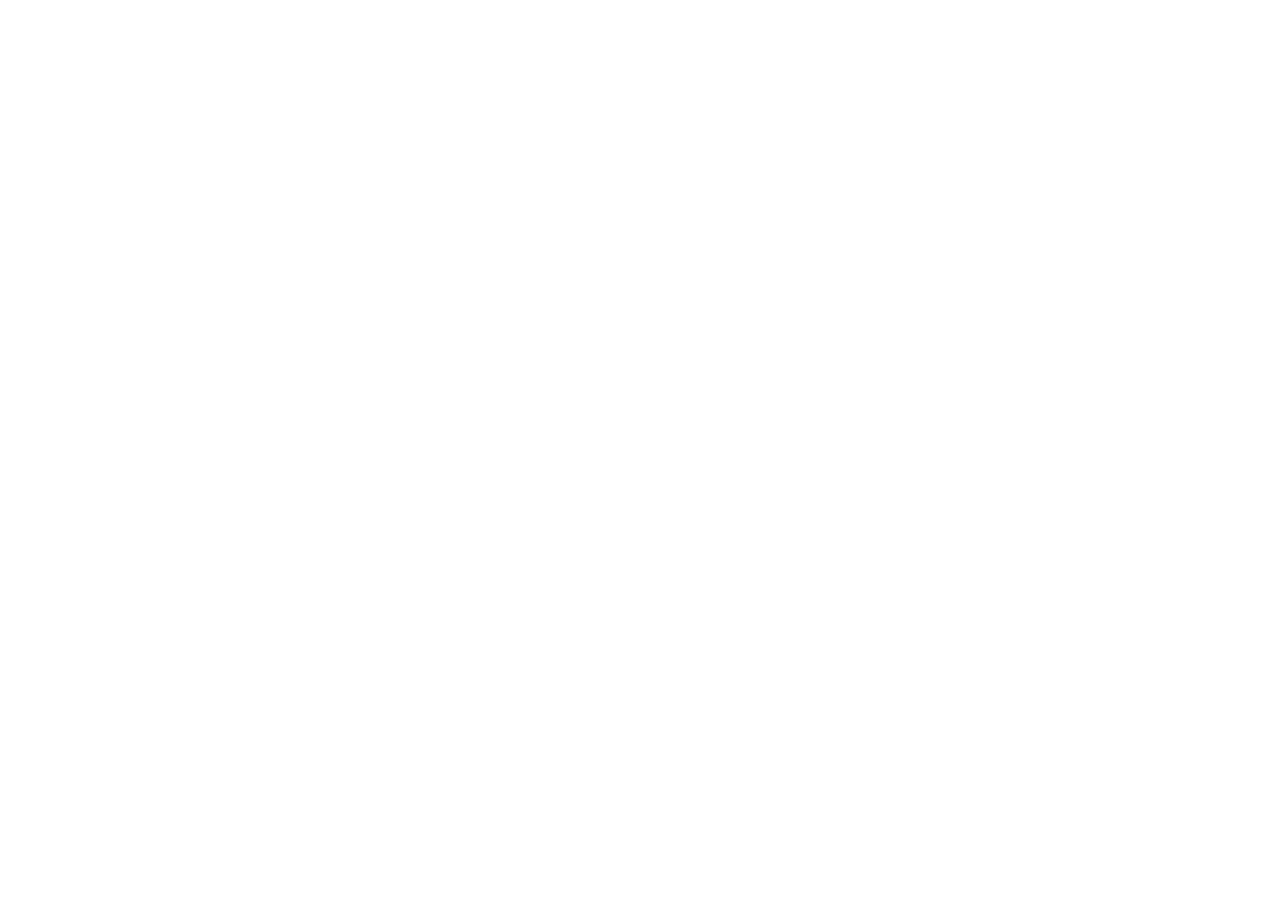
==== commit 658d2e21: "menu" ====
--- a/index.html
+++ b/index.html
@@ -1,4 +1,4 @@
-<!DOCTYPE html>
+<!-- <!DOCTYPE html>
 <html lang="ru">
 	<head>
 		<meta charset="UTF-8" />
@@ -28,7 +28,7 @@
 					<a class="nav__style-logo" href="">
 						<span class="nav__style-web">Web</span>
 						<span class="nav__style-studio">Studio</span>
-					</a>
+					</a> 
 
 					<button class="nav__button" type="button" aria-expanded="false" aria-controls="menu" data-menu-button>
 						<svg width="40" height="40" aria-label="Переключатель мобильного меню">
@@ -40,15 +40,23 @@
 					<div class="menu" id="menu" data-menu>
 						<ul class="menu__list">
 							<li class="menu__marker">
-								<a class="menu__page menu__active" href="./index.html">Студия</a>
+								<a class="menu__page menu__active" href="./index.html">Home</a>
 							</li>
 							<li class="menu__marker">
-								<a class="menu__page" href="./portfolio.html">Портфолио</a>
-							</li>
-							<li class="menu__marker"><a class="menu__page" href="">Контакты</a></li>
-						</ul>
-
-						<ul class="menu__contact">
+								<a class="menu__page" href="./portfolio.html">About us</a>
+							</li>
+							<li class="menu__marker"><a class="menu__page" href="">How it’s made?</a>
+							</li>
+							<li class="menu__marker">
+								<a class="menu__page" href="">Our products</a>
+							</li>
+								<li class="menu__marker">
+								<a class="menu__page" href="">Contact</a>
+							</li>
+						</ul>
+					</div>
+
+						 <ul class="menu__contact">
 							<li class="menu__contact-list">
 								<a class="menu__contact-tel" href="tel:+380961111111">+38 096 111 11 11</a>
 							</li>
@@ -69,7 +77,7 @@
 							<li class="menu-soc__list">
 								<a class="menu-soc__link" href="">LinkedIn</a>
 							</li>
-						</ul>
+						</ul> 
 					</div>
 
 					<ul class="list-link">
@@ -546,4 +554,4 @@
 		<script src="./js/modal.js"></script>
 		<script src="./js/mobile-menu.js"></script>
 	</body>
-</html>
+</html> 
--- a/css/main.min.css
+++ b/css/main.min.css
@@ -1 +1 @@
-img{display:block;width:100%;height:auto}h1,h2,h3,h4,h5,h6,ul,p{margin:0;padding:0}ul{list-style:none;margin:0;padding:0}/*! modern-normalize v1.1.0 | MIT License | https://github.com/sindresorhus/modern-normalize */*,::before,::after{-webkit-box-sizing:border-box;box-sizing:border-box}html{line-height:1.15;-webkit-text-size-adjust:100%;-moz-tab-size:4;-o-tab-size:4;tab-size:4}body{margin:0;font-family:system-ui,-apple-system,"Segoe UI",Roboto,Helvetica,Arial,sans-serif,"Apple Color Emoji","Segoe UI Emoji"}hr{height:0;color:inherit}abbr[title]{-webkit-text-decoration:underline dotted;text-decoration:underline dotted}b,strong{font-weight:bolder}code,kbd,samp,pre{font-family:ui-monospace,SFMono-Regular,Consolas,"Liberation Mono",Menlo,monospace;font-size:1em}small{font-size:80%}sub,sup{font-size:75%;line-height:0;position:relative;vertical-align:baseline}sub{bottom:-0.25em}sup{top:-0.5em}table{text-indent:0;border-color:inherit}button,input,optgroup,select,textarea{font-family:inherit;font-size:100%;line-height:1.15;margin:0}button,select{text-transform:none}button,[type=button],[type=reset],[type=submit]{-webkit-appearance:button}::-moz-focus-inner{border-style:none;padding:0}:-moz-focusring{outline:1px dotted ButtonText}:-moz-ui-invalid{box-shadow:none}legend{padding:0}progress{vertical-align:baseline}::-webkit-inner-spin-button,::-webkit-outer-spin-button{height:auto}[type=search]{-webkit-appearance:textfield;outline-offset:-2px}::-webkit-search-decoration{-webkit-appearance:none}::-webkit-file-upload-button{-webkit-appearance:button;font:inherit}summary{display:list-item}body{background-color:#fff;color:#212121;font-family:"Roboto",sans-serif;font-size:14px;letter-spacing:.03em}.container{width:100%;margin:0 auto;padding:0 15px}@media screen and (min-width: 480px){.container{width:480px}}@media screen and (min-width: 768px){.container{width:768px}}@media screen and (min-width: 1200px){.container{width:1200px}}.section{padding-top:60px;padding-bottom:60px}@media screen and (min-width: 1200px){.section{padding-top:94px;padding-bottom:94px}}.title{font-weight:700;font-size:28px;line-height:1.18;text-align:center;margin-bottom:50px;margin-top:0}@media screen and (min-width: 1200px){.title{font-size:36px;line-height:1.18}}.hidden{display:none}.header{border-bottom:1px solid #ececec;position:relative}.nav{display:-webkit-box;display:-ms-flexbox;display:flex;-webkit-box-align:center;-ms-flex-align:center;align-items:center}.nav__style-logo{text-decoration:none;margin-right:95px;padding-top:16px;padding-bottom:16px}@media screen and (min-width: 768px){.nav__style-logo{margin-right:88px;padding-top:26px;padding-bottom:26px}}@media screen and (min-width: 1200px){.nav__style-logo{margin-right:95px;padding-top:24px;padding-bottom:25px}}.nav__style-web{font-family:"Raleway";font-weight:700;font-size:24px;line-height:1.17;color:#2196f3}@media screen and (min-width: 1200px){.nav__style-web{font-size:26px;line-height:1.19}}.nav__style-studio{font-family:"Raleway";font-weight:700;font-size:24px;line-height:1.17;color:#000}@media screen and (min-width: 1200px){.nav__style-studio{font-size:26px;line-height:1.19}}.nav__button{padding:0;border:none;background-color:rgba(0,0,0,0);z-index:2;position:absolute;right:10px}@media screen and (min-width: 768px){.nav__button{display:none}}.nav__button .nav__icon-cross{display:none}.nav__button.is-open{position:fixed}.nav__button.is-open.is-open .nav__icon-cross{display:block}.nav__button.is-open.is-open .nav__icon-menu{display:none}.menu{display:none;position:fixed;top:0;left:0;width:100vw;min-height:100vh;padding:48px 40px;text-align:left;z-index:1;background:#fff;-webkit-box-shadow:0px 4px 8px rgba(0,0,0,.04),0px 2px 4px rgba(0,0,0,.08),0px 1px 3px rgba(0,0,0,.16);box-shadow:0px 4px 8px rgba(0,0,0,.04),0px 2px 4px rgba(0,0,0,.08),0px 1px 3px rgba(0,0,0,.16)}.menu.is-open{display:-webkit-box;display:-ms-flexbox;display:flex;-webkit-box-orient:vertical;-webkit-box-direction:normal;-ms-flex-direction:column;flex-direction:column}@media screen and (min-width: 768px){.menu.is-open{display:none}}.menu__list{font-weight:500;line-height:1.14;padding-left:0;display:block;-webkit-box-flex:1;-ms-flex:1;flex:1}.menu__marker{margin-bottom:32px}@media screen and (max-height: 500px){.menu__marker{margin-bottom:10px}}.menu__marker:last-child{margin-right:0}.menu__page{color:#212121;text-decoration:none;-webkit-transition:color 250ms cubic-bezier(0.4, 0, 0.2, 1);transition:color 250ms cubic-bezier(0.4, 0, 0.2, 1);font-weight:500;font-size:40px;line-height:1.175;letter-spacing:.02em}@media screen and (max-height: 500px){.menu__page{font-weight:500;font-size:24px;line-height:1.17}}.menu__page:hover,.menu__page:focus{color:#2196f3}.menu__active{color:#2196f3}.menu__contact{display:block;-webkit-box-align:left;-ms-flex-align:left;align-items:left}.menu__contact-list{margin-bottom:32px}.menu__contact-list:last-child{margin-bottom:0}.menu__contact-link{color:#757575;text-decoration:none;font-weight:500;font-size:24px;line-height:1.17;letter-spacing:.02em;-webkit-transition:color 250ms cubic-bezier(0.4, 0, 0.2, 1);transition:color 250ms cubic-bezier(0.4, 0, 0.2, 1)}.menu__contact-link:focus,.menu__contact-link:hover{color:#2196f3}.menu__contact-tel{text-decoration:none;font-weight:500;font-size:34px;line-height:1.18;letter-spacing:.02em;color:#2196f3;-webkit-transition:color 250ms cubic-bezier(0.4, 0, 0.2, 1);transition:color 250ms cubic-bezier(0.4, 0, 0.2, 1)}@media screen and (max-height: 500px){.menu__contact-tel{font-weight:500;font-size:24px;line-height:1.17}}.menu__contact-tel:focus,.menu__contact-tel:hover{color:#2196f3}.menu-soc{display:-webkit-box;display:-ms-flexbox;display:flex;margin-top:64px;-ms-flex-wrap:wrap;flex-wrap:wrap}@media screen and (max-height: 500px){.menu-soc{margin-top:15px}}.menu-soc__list::after{content:"";display:inline-block;border:1px solid rgba(33,33,33,.2);width:22px;height:0;-webkit-transform:rotate(90deg);transform:rotate(90deg);vertical-align:middle}.menu-soc__list:last-child::after{display:none}.menu-soc__link{text-decoration:none;font-weight:500;font-size:18px;line-height:1.22;letter-spacing:.02em;color:#2196f3}.list-link{font-weight:500;line-height:1.14;display:none;padding-left:0}@media screen and (min-width: 768px){.list-link{display:initial;display:-webkit-box;display:-ms-flexbox;display:flex}}.list-link__marker{margin-right:50px}.list-link__marker:last-child{margin-right:0}.list-link__page{color:#212121;text-decoration:none;letter-spacing:.02em;padding-top:32px;padding-bottom:32px;position:relative;-webkit-transition:color 250ms cubic-bezier(0.4, 0, 0.2, 1);transition:color 250ms cubic-bezier(0.4, 0, 0.2, 1)}.list-link__page:hover,.list-link__page:focus{color:#2196f3}.list-link__active{color:#2196f3}.list-link__active:after{content:"";display:block;width:100%;height:4px;border-radius:2px;background-color:#2196f3;position:absolute;bottom:0;opacity:1}.contact{margin-left:auto;display:none;padding-left:0}@media screen and (min-width: 768px){.contact{display:block;padding-top:14px;padding-bottom:14px}}@media screen and (min-width: 1200px){.contact{display:inherit;display:-webkit-box;display:-ms-flexbox;display:flex;padding-top:0px;padding-bottom:0px}}@media screen and (min-width: 1200px){.contact__list{margin-right:50px;display:-webkit-box;display:-ms-flexbox;display:flex;-webkit-box-align:center;-ms-flex-align:center;align-items:center}.contact__list:last-child{margin-right:0}}.contact__link{display:-webkit-box;display:-ms-flexbox;display:flex;-webkit-box-align:center;-ms-flex-align:center;align-items:center;font-weight:500;line-height:1.14;color:#757575;text-decoration:none;letter-spacing:.02em;-webkit-transition:color 250ms cubic-bezier(0.4, 0, 0.2, 1);transition:color 250ms cubic-bezier(0.4, 0, 0.2, 1)}@media screen and (min-width: 768px){.contact__link{padding-top:5px;padding-bottom:5px;line-height:1.17}}@media screen and (min-width: 1200px){.contact__link{padding-top:28px;padding-bottom:28px}}.contact__link:focus,.contact__link:hover{color:#2196f3}.contact__icon{margin-right:10px;--color4: currentColor}.hero{background-color:#c4c4c4;text-align:center;padding-top:118px;padding-bottom:118px;background-size:cover;background-position:center;max-width:1600px;height:400px;margin:0 auto;background-image:-webkit-gradient(linear, left top, left bottom, from(rgba(47, 48, 58, 0.4)), to(rgba(47, 48, 58, 0.4))),url(../images/hero-mob@1x.jpg);background-image:linear-gradient(rgba(47, 48, 58, 0.4), rgba(47, 48, 58, 0.4)),url(../images/hero-mob@1x.jpg)}@media(min-device-pixel-ratio: 2),(-webkit-min-device-pixel-ratio: 2),(min-resolution: 192dpi),(min-resolution: 2dppx){.hero{background-image:-webkit-gradient(linear, left top, left bottom, from(rgba(47, 48, 58, 0.4)), to(rgba(47, 48, 58, 0.4))),url(../images/hero-mob@2x.jpg);background-image:linear-gradient(rgba(47, 48, 58, 0.4), rgba(47, 48, 58, 0.4)),url(../images/hero-mob@2x.jpg)}}@media screen and (min-width: 768px){.hero{background-image:-webkit-gradient(linear, left top, left bottom, from(rgba(47, 48, 58, 0.4)), to(rgba(47, 48, 58, 0.4))),url(../images/hero-tab@1x.jpg);background-image:linear-gradient(rgba(47, 48, 58, 0.4), rgba(47, 48, 58, 0.4)),url(../images/hero-tab@1x.jpg)}}@media screen and (min-width: 768px)and (min-device-pixel-ratio: 2),screen and (min-width: 768px)and (-webkit-min-device-pixel-ratio: 2),screen and (min-width: 768px)and (min-resolution: 192dpi),screen and (min-width: 768px)and (min-resolution: 2dppx){.hero{background-image:-webkit-gradient(linear, left top, left bottom, from(rgba(47, 48, 58, 0.4)), to(rgba(47, 48, 58, 0.4))),url(../images/hero-tab@2x.jpg);background-image:linear-gradient(rgba(47, 48, 58, 0.4), rgba(47, 48, 58, 0.4)),url(../images/hero-tab@2x.jpg)}}@media screen and (min-width: 1200px){.hero{padding-top:200px;padding-bottom:200px;height:600px;margin:0 auto;background-image:-webkit-gradient(linear, left top, left bottom, from(rgba(47, 48, 58, 0.4)), to(rgba(47, 48, 58, 0.4))),url(../images/hero-des@1x.jpg);background-image:linear-gradient(rgba(47, 48, 58, 0.4), rgba(47, 48, 58, 0.4)),url(../images/hero-des@1x.jpg)}}@media screen and (min-width: 1200px)and (min-device-pixel-ratio: 2),screen and (min-width: 1200px)and (-webkit-min-device-pixel-ratio: 2),screen and (min-width: 1200px)and (min-resolution: 192dpi),screen and (min-width: 1200px)and (min-resolution: 2dppx){.hero{background-image:-webkit-gradient(linear, left top, left bottom, from(rgba(47, 48, 58, 0.4)), to(rgba(47, 48, 58, 0.4))),url(../images/hero-des@2x.jpg);background-image:linear-gradient(rgba(47, 48, 58, 0.4), rgba(47, 48, 58, 0.4)),url(../images/hero-des@2x.jpg)}}.hero__text{font-weight:900;font-size:26px;line-height:1.62;text-align:center;color:#fff;letter-spacing:.06em;text-transform:uppercase;max-width:360px;margin:0 auto 30px}@media screen and (min-width: 1200px){.hero__text{font-size:44px;line-height:1.36;max-width:700px}}.hero__button{font-weight:700;font-size:16px;line-height:1.88;-webkit-box-align:center;-ms-flex-align:center;align-items:center;text-align:center;color:#fff;cursor:pointer;background-color:#2196f3;letter-spacing:.06em;border-radius:4px;-webkit-filter:drop-shadow(0 4px 4px rgba(0, 0, 0, 0.25));filter:drop-shadow(0 4px 4px rgba(0, 0, 0, 0.25));padding:8px 32px;border:none}.modal{position:absolute;top:50%;left:50%;-webkit-transform:translate(-50%, -50%);transform:translate(-50%, -50%);width:450px;background:#fff;-webkit-box-shadow:0 1px 3px rgba(0,0,0,.12),0 1px 1px rgba(0,0,0,.14),0 2px 1px rgba(0,0,0,.2);box-shadow:0 1px 3px rgba(0,0,0,.12),0 1px 1px rgba(0,0,0,.14),0 2px 1px rgba(0,0,0,.2);border-radius:4px;-webkit-transition:-webkit-transform 250ms cubic-bezier(0.4, 0, 0.2, 1);transition:-webkit-transform 250ms cubic-bezier(0.4, 0, 0.2, 1);transition:transform 250ms cubic-bezier(0.4, 0, 0.2, 1);transition:transform 250ms cubic-bezier(0.4, 0, 0.2, 1), -webkit-transform 250ms cubic-bezier(0.4, 0, 0.2, 1);padding:40px}@media screen and (max-width: 480px){.modal{width:calc(100% - 30px)}}@media screen and (min-width: 768px){.modal{width:528px}}.modal__button{position:absolute;top:8px;right:8px;width:30px;height:30px;padding:0;border:none;background:url(../images/icon-close.svg);cursor:pointer;-webkit-transition:color 250ms cubic-bezier(0.4, 0, 0.2, 1);transition:color 250ms cubic-bezier(0.4, 0, 0.2, 1)}.modal__button:hover{background:url(../images/icon-close2.svg)}.modal__paragraph{width:auto;margin:12px;font-weight:700;font-size:20px;line-height:1.5;color:#212121}.backdrop{position:fixed;top:0;left:0;width:100%;height:100%;z-index:5;background:rgba(0,0,0,.2);opacity:1;-webkit-transition:opacity 250ms cubic-bezier(0.4, 0, 0.2, 1);transition:opacity 250ms cubic-bezier(0.4, 0, 0.2, 1);overflow-y:scroll}.backdrop.is-hidden{visibility:hidden;opacity:0;pointer-events:none;-webkit-transition-property:visibility,opacity;transition-property:visibility,opacity;-webkit-transition-delay:1000ms;transition-delay:1000ms}.modal-form{position:relative;display:block;margin-bottom:10px}.modal-form__input{width:100%;height:40px;border:1px solid rgba(33,33,33,.2);border-radius:4px;padding-left:42px;-webkit-transition:border 250ms cubic-bezier(0.4, 0, 0.2, 1);transition:border 250ms cubic-bezier(0.4, 0, 0.2, 1);cursor:pointer}@media screen and (min-width: 768px){.modal-form__input{width:448px}}.modal-form__input:focus{border:1px solid #2196f3;resize:none;outline:none}.modal-form__input:focus+.modal-form__icon{fill:#2196f3}.modal-form__icon{position:absolute;display:block;top:50%;left:12px;width:18px;height:18px;-webkit-transition:fill 250ms cubic-bezier(0.4, 0, 0.2, 1);transition:fill 250ms cubic-bezier(0.4, 0, 0.2, 1)}.modal-form__textarea{width:100%;height:120px;padding:12px 16px;margin-bottom:20px;border:1px solid rgba(33,33,33,.2);border-radius:4px;-webkit-transition:border 250ms cubic-bezier(0.4, 0, 0.2, 1);transition:border 250ms cubic-bezier(0.4, 0, 0.2, 1);resize:none;cursor:pointer}.modal-form__textarea:focus{border:1px solid #2196f3;resize:none;outline:none}.modal-form__label{margin-bottom:4px;padding-left:5px;font-size:12px;line-height:1.17;letter-spacing:.01em;color:#757575;display:block;text-align:left}.modal-form__button{width:200px;height:50px;margin-top:30px;background:#2196f3;-webkit-box-shadow:0 4px 4px rgba(0,0,0,.15);box-shadow:0 4px 4px rgba(0,0,0,.15);border-radius:4px;border:none;font-weight:700;font-size:16px;line-height:1.88;-webkit-box-align:center;-ms-flex-align:center;align-items:center;text-align:center;letter-spacing:.06em;color:#fff;cursor:pointer}.modal-link__policy{color:#2196f3;cursor:pointer}.modal-link__policy:hover{color:#2196f3}.modal-link__policy:focus{color:#2196f3}.specifics{display:block;padding-left:0}@media screen and (min-width: 768px){.specifics{display:-webkit-box;display:-ms-flexbox;display:flex;-ms-flex-wrap:wrap;flex-wrap:wrap;-webkit-box-pack:justify;-ms-flex-pack:justify;justify-content:space-between}}@media screen and (min-width: 768px){.specifics__list{width:354px}}@media screen and (min-width: 1200px){.specifics__list{width:270px}}.specifics__title{font-weight:700;line-height:1.22;font-size:14px;text-transform:uppercase;margin-bottom:10px;text-align:center}@media screen and (min-width: 768px){.specifics__title{text-align:left;line-height:1.14}}.specifics__text{line-height:1.71;color:#757575}.specifics__icon{height:120px;margin-bottom:30px;background:#f5f4fa;border-radius:4px;display:-webkit-box;display:-ms-flexbox;display:flex;-webkit-box-align:center;-ms-flex-align:center;align-items:center;-webkit-box-pack:center;-ms-flex-pack:center;justify-content:center}.section-images{display:none}@media screen and (min-width: 1200px){.section-images{display:block;padding-top:0}.section-images__list{display:-webkit-box;display:-ms-flexbox;display:flex;padding-left:0}}.list-images{margin-right:30px;width:370px}.list-images:last-child{margin-right:0}.list-images__text{display:-webkit-box;display:-ms-flexbox;display:flex;font-weight:700;line-height:1.142;-webkit-box-align:center;-ms-flex-align:center;align-items:center;-webkit-box-pack:center;-ms-flex-pack:center;justify-content:center;text-transform:uppercase;color:#fff;width:370px;height:70px;background-color:rgba(47,48,58,.8);margin-right:30px;position:absolute;bottom:0}.list-images__text:last-child{margin-right:0}.list-images__block{position:relative}.team{background-color:#f5f4fa}.team__list{display:block;padding-left:0}@media screen and (min-width: 768px){.team__list{display:-webkit-box;display:-ms-flexbox;display:flex;-ms-flex-wrap:wrap;flex-wrap:wrap;-webkit-box-pack:justify;-ms-flex-pack:justify;justify-content:space-between}}.team__images{background:#fff;-webkit-box-shadow:0 1px 3px rgba(0,0,0,.12),0 1px 1px rgba(0,0,0,.14),0 2px 1px rgba(0,0,0,.2);box-shadow:0 1px 3px rgba(0,0,0,.12),0 1px 1px rgba(0,0,0,.14),0 2px 1px rgba(0,0,0,.2);border-radius:0 0 4px 4px;margin-bottom:30px}@media screen and (min-width: 768px){.team__images{width:354px}}@media screen and (min-width: 1200px){.team__images{width:270px;margin-bottom:0}}.team__name{font-weight:500;font-size:16px;line-height:1.188;text-align:center;margin-top:30px;color:#212121}.team__position{font-size:16px;line-height:1.188;text-align:center;color:#757575;margin-top:10px}.team__list-social{display:-webkit-box;display:-ms-flexbox;display:flex;-webkit-box-align:center;-ms-flex-align:center;align-items:center;-webkit-box-pack:center;-ms-flex-pack:center;justify-content:center;margin:16px auto 30px}.team__list-paragraph{margin-right:10px;margin-bottom:24px}.team__list-paragraph:last-child{margin-right:0}@media screen and (min-width: 1200px){.team__list-paragraph{margin-bottom:0}}.team__link{display:-webkit-box;display:-ms-flexbox;display:flex;width:44px;height:44px;-webkit-box-align:center;-ms-flex-align:center;align-items:center;-webkit-box-pack:center;-ms-flex-pack:center;justify-content:center;color:#afb1b8;border-radius:50%;-webkit-transition:color 250ms cubic-bezier(0.4, 0, 0.2, 1),background-color 250ms cubic-bezier(0.4, 0, 0.2, 1);transition:color 250ms cubic-bezier(0.4, 0, 0.2, 1),background-color 250ms cubic-bezier(0.4, 0, 0.2, 1)}.team__link:hover,.team__link:focus{background-color:#2196f3;color:#fff}.team__icon{--color1: currentColor}.logo{-ms-flex-wrap:wrap;flex-wrap:wrap;display:-webkit-box;display:-ms-flexbox;display:flex;-webkit-box-align:center;-ms-flex-align:center;align-items:center;-webkit-box-pack:justify;-ms-flex-pack:justify;justify-content:space-between}@media screen and (min-width: 1200px){.logo{-ms-flex-wrap:initial;flex-wrap:initial}}.logo__list{margin-bottom:30px;width:calc((100% - 30px)/2)}.logo__list:nth-last-child(-n+2){margin-bottom:0}@media screen and (min-width: 768px){.logo__list{width:226px}.logo__list:nth-last-child(-n+3){margin-bottom:0}}@media screen and (min-width: 1200px){.logo__list{margin-bottom:initial;width:170px}}.logo__link{color:#afb1b8;height:92px;border:1px solid #afb1b8;display:-webkit-box;display:-ms-flexbox;display:flex;-webkit-box-pack:center;-ms-flex-pack:center;justify-content:center;-webkit-box-align:center;-ms-flex-align:center;align-items:center;border-radius:4px;-webkit-transition:color 250ms cubic-bezier(0.4, 0, 0.2, 1),border-color 250ms cubic-bezier(0.4, 0, 0.2, 1);transition:color 250ms cubic-bezier(0.4, 0, 0.2, 1),border-color 250ms cubic-bezier(0.4, 0, 0.2, 1)}.logo__link:hover,.logo__link:focus{color:#2196f3;border-color:#2196f3}.logo__link>svg{--color1: currentColor}.footer{background-color:#2f303a;padding-top:60px;padding-bottom:60px;display:-webkit-box;display:-ms-flexbox;display:flex;-webkit-box-align:center;-ms-flex-align:center;align-items:center}.footer__container{display:block;-webkit-box-pack:center;-ms-flex-pack:center;justify-content:center;-webkit-box-align:center;-ms-flex-align:center;align-items:center}@media screen and (min-width: 768px){.footer__container{display:-webkit-box;display:-ms-flexbox;display:flex;-ms-flex-wrap:wrap;flex-wrap:wrap;-webkit-box-pack:justify;-ms-flex-pack:justify;justify-content:space-between;-webkit-box-align:start;-ms-flex-align:start;align-items:flex-start}}@media screen and (min-width: 1200px){.footer__container{display:-webkit-box;display:-ms-flexbox;display:flex;-webkit-box-align:baseline;-ms-flex-align:baseline;align-items:baseline}}@media screen and (min-width: 768px){.footer__address{width:232px;margin-left:60px}}@media screen and (min-width: 1200px){.footer__address{margin-right:70px;margin-left:0}}.footer__logo{text-decoration:none;margin-bottom:20px;display:-webkit-box;display:-ms-flexbox;display:flex;-webkit-box-align:center;-ms-flex-align:center;align-items:center;-webkit-box-pack:center;-ms-flex-pack:center;justify-content:center}@media screen and (min-width: 1200px){.footer__logo{display:block;-webkit-box-align:initial;-ms-flex-align:initial;align-items:initial;-webkit-box-pack:initial;-ms-flex-pack:initial;justify-content:initial}}.footer__style-web{font-family:"Raleway";font-weight:700;font-size:24px;line-height:1.17;color:#2196f3}@media screen and (min-width: 1200px){.footer__style-web{font-size:26px;line-height:1.19}}.footer__style-studio{font-family:"Raleway";font-weight:700;font-size:24px;line-height:1.17;color:#fff}@media screen and (min-width: 1200px){.footer__style-studio{font-size:26px;line-height:1.19}}.footer__paragraph{line-height:1.71;color:rgba(255,255,255,.6);text-decoration:none;font-style:normal;display:block;text-align:center}@media screen and (min-width: 1200px){.footer__paragraph{display:initial;text-align:initial}}.footer__p{text-align:center;margin-top:60px;margin-bottom:20px}@media screen and (min-width: 768px){.footer__p{margin-top:5px}}@media screen and (min-width: 1200px){.footer__p{margin:0;text-align:left}}.footer__mail{display:block;text-align:center;margin-bottom:8px}@media screen and (min-width: 1200px){.footer__mail{margin-bottom:9px;text-align:initial}}.footer__text{line-height:1.71;color:#fff;font-style:normal;text-align:center;margin-bottom:8px}@media screen and (min-width: 1200px){.footer__text{margin-bottom:9px;text-align:initial}}.footer__icon{--color1: currentColor}.footer__link{display:-webkit-box;display:-ms-flexbox;display:flex;width:44px;height:44px;-webkit-box-align:center;-ms-flex-align:center;align-items:center;-webkit-box-pack:center;-ms-flex-pack:center;justify-content:center;color:#fff;border-radius:50%;background:rgba(255,255,255,.1);-webkit-transition:background-color 250ms cubic-bezier(0.4, 0, 0.2, 1);transition:background-color 250ms cubic-bezier(0.4, 0, 0.2, 1)}.footer__link:hover,.footer__link:focus{background-color:#2196f3}.footer__social{color:#fff;font-weight:700;font-size:14px;line-height:1.142;text-transform:uppercase}@media screen and (min-width: 768px){.footer__social{width:206px;margin-right:75px}}.footer__list{display:-webkit-box;display:-ms-flexbox;display:flex;-webkit-box-align:center;-ms-flex-align:center;align-items:center;-webkit-box-pack:center;-ms-flex-pack:center;justify-content:center}@media screen and (min-width: 1200px){.footer__list{margin-top:19px}}.footer__list>li{margin-right:10px}.footer__list>li:last-child{margin-right:0}.footer__subscribe{display:block;color:#fff;font-weight:700;font-size:14px;line-height:1.142;text-transform:uppercase;margin-left:auto}@media screen and (min-width: 768px){.footer__subscribe{margin:0 auto;margin-top:60px;width:450px}}@media screen and (min-width: 1200px){.footer__subscribe{margin:0;width:570px}}.footer-form{margin-top:20px;display:block;-webkit-box-align:center;-ms-flex-align:center;align-items:center;-webkit-box-pack:center;-ms-flex-pack:center;justify-content:center;text-align:center}@media screen and (min-width: 1200px){.footer-form{display:-webkit-box;display:-ms-flexbox;display:flex;text-align:initial;-webkit-box-pack:initial;-ms-flex-pack:initial;justify-content:initial}}.footer-form__input{width:100%;height:50px;padding:15px 16px;margin:auto;margin-bottom:20px;-webkit-box-sizing:border-box;box-sizing:border-box;border:1px solid rgba(255,255,255,.3);-webkit-filter:drop-shadow(0 4px 4px rgba(0, 0, 0, 0.15));filter:drop-shadow(0 4px 4px rgba(0, 0, 0, 0.15));border-radius:4px;background-color:#2f303a;font-size:16px;line-height:1.25;-webkit-box-align:center;-ms-flex-align:center;align-items:center;color:rgba(255,255,255,.6)}@media screen and (min-width: 768px){.footer-form__input{width:450px}}@media screen and (min-width: 1200px){.footer-form__input{margin-right:12px;margin:0;width:358px}}.footer-form__button{width:200px;height:50px;background:#2196f3;-webkit-box-shadow:0 4px 4px rgba(0,0,0,.15);box-shadow:0 4px 4px rgba(0,0,0,.15);border-radius:4px;margin:auto;border:none;padding:10px 24px;font-weight:700;font-size:16px;line-height:1.88;display:-webkit-box;display:-ms-flexbox;display:flex;-webkit-box-align:center;-ms-flex-align:center;align-items:center;text-align:center;letter-spacing:.06em;color:#fff;cursor:pointer}@media screen and (min-width: 1200px){.footer-form__button{margin:0;margin-left:12px}}.footer-form__icon{margin-top:5px;margin-left:10px}.button-list{display:-webkit-box;display:-ms-flexbox;display:flex;-ms-flex-wrap:wrap;flex-wrap:wrap;-webkit-box-align:center;-ms-flex-align:center;align-items:center;margin-bottom:50px}@media screen and (min-width: 768px){.button-list{-ms-flex-wrap:initial;flex-wrap:initial;-webkit-box-pack:center;-ms-flex-pack:center;justify-content:center}}.button-list>li:last-child{margin-right:0}.button-list>li{margin-right:8px}.button-list__link{font-weight:500;font-size:16px;line-height:1.62;text-align:center;color:#212121;cursor:pointer;background:#f5f4fa;border-radius:4px;border:none;padding:6px 22px;-webkit-transition:color 250ms cubic-bezier(0.4, 0, 0.2, 1),background-color 250ms cubic-bezier(0.4, 0, 0.2, 1),-webkit-box-shadow 250ms cubic-bezier(0.4, 0, 0.2, 1);transition:color 250ms cubic-bezier(0.4, 0, 0.2, 1),background-color 250ms cubic-bezier(0.4, 0, 0.2, 1),-webkit-box-shadow 250ms cubic-bezier(0.4, 0, 0.2, 1);transition:color 250ms cubic-bezier(0.4, 0, 0.2, 1),background-color 250ms cubic-bezier(0.4, 0, 0.2, 1),box-shadow 250ms cubic-bezier(0.4, 0, 0.2, 1);transition:color 250ms cubic-bezier(0.4, 0, 0.2, 1),background-color 250ms cubic-bezier(0.4, 0, 0.2, 1),box-shadow 250ms cubic-bezier(0.4, 0, 0.2, 1),-webkit-box-shadow 250ms cubic-bezier(0.4, 0, 0.2, 1);margin-bottom:15px}@media screen and (min-width: 768px){.button-list__link{margin-bottom:0}}.button-list__link:focus,.button-list__link:hover{background-color:#2196f3;color:#e5e5e5;-webkit-box-shadow:0 3px 1px rgba(0,0,0,.1),0 1px 2px rgba(0,0,0,.08),0 2px 2px rgba(0,0,0,.12);box-shadow:0 3px 1px rgba(0,0,0,.1),0 1px 2px rgba(0,0,0,.08),0 2px 2px rgba(0,0,0,.12)}.portfolio{display:block;margin:0}@media screen and (min-width: 768px){.portfolio{display:-webkit-box;display:-ms-flexbox;display:flex;-ms-flex-wrap:wrap;flex-wrap:wrap;-webkit-box-pack:justify;-ms-flex-pack:justify;justify-content:space-between}}.portfolio__paragraph{margin-bottom:30px}@media screen and (min-width: 768px){.portfolio__paragraph{width:354px}}@media screen and (min-width: 1200px){.portfolio__paragraph{width:370px}.portfolio__paragraph:nth-last-child(-n+3){margin-bottom:0}}.portfolio__item{cursor:pointer;margin-right:0;display:block;text-decoration:none;color:#212121;-webkit-transition:-webkit-box-shadow 250ms cubic-bezier(0.4, 0, 0.2, 1);transition:-webkit-box-shadow 250ms cubic-bezier(0.4, 0, 0.2, 1);transition:box-shadow 250ms cubic-bezier(0.4, 0, 0.2, 1);transition:box-shadow 250ms cubic-bezier(0.4, 0, 0.2, 1), -webkit-box-shadow 250ms cubic-bezier(0.4, 0, 0.2, 1)}.portfolio__item:hover,.portfolio__item:focus{-webkit-box-shadow:0 1px 1px rgba(0,0,0,.12),0 4px 4px rgba(0,0,0,.06),1px 4px 6px rgba(0,0,0,.16);box-shadow:0 1px 1px rgba(0,0,0,.12),0 4px 4px rgba(0,0,0,.06),1px 4px 6px rgba(0,0,0,.16)}.portfolio__item:hover .portfolio__text{-webkit-transform:translateY(0);transform:translateY(0)}.portfolio__photo{position:relative;overflow:hidden}.portfolio__text{position:absolute;top:0;left:0;bottom:0;display:-webkit-box;display:-ms-flexbox;display:flex;-webkit-box-align:center;-ms-flex-align:center;align-items:center;background-color:rgba(33,150,243,.9);color:#fff;-webkit-transform:translateY(125%);transform:translateY(125%);-webkit-transition:-webkit-transform 250ms cubic-bezier(0.4, 0, 0.2, 1);transition:-webkit-transform 250ms cubic-bezier(0.4, 0, 0.2, 1);transition:transform 250ms cubic-bezier(0.4, 0, 0.2, 1);transition:transform 250ms cubic-bezier(0.4, 0, 0.2, 1), -webkit-transform 250ms cubic-bezier(0.4, 0, 0.2, 1);font-size:18px;line-height:1.56;padding-left:24px;padding-right:24px}.portfolio__info{padding:20px 24px;border:1px solid #eee;border-top:none}.portfolio__name{font-weight:700;font-size:18px;line-height:2;letter-spacing:.06em;margin-bottom:4px}.portfolio__profile{font-size:16px;line-height:1.88;color:#757575}.checkbox{position:relative;padding-left:21px;cursor:pointer}.checkbox__input{position:absolute;width:1px;height:1px;overflow:hidden;clip:rect(0 0 0 0)}.checkbox__input:checked+.checkbox__text{background-color:#2196f3;background-repeat:no-repeat;background-position:center center;background-image:url(../images/checkbox-checked.svg)}.checkbox__text{position:absolute;left:0;width:16px;height:15px;background-image:url(../images/checkbox.svg)}.menu{display:none;position:fixed;top:0;left:0;width:100vw;min-height:100vh;padding:48px 40px;text-align:left;z-index:1;background:#fff;-webkit-box-shadow:0px 4px 8px rgba(0,0,0,.04),0px 2px 4px rgba(0,0,0,.08),0px 1px 3px rgba(0,0,0,.16);box-shadow:0px 4px 8px rgba(0,0,0,.04),0px 2px 4px rgba(0,0,0,.08),0px 1px 3px rgba(0,0,0,.16)}.menu.is-open{display:-webkit-box;display:-ms-flexbox;display:flex;-webkit-box-orient:vertical;-webkit-box-direction:normal;-ms-flex-direction:column;flex-direction:column}@media screen and (min-width: 768px){.menu.is-open{display:none}}.menu__list{font-weight:500;line-height:1.14;padding-left:0;display:block;-webkit-box-flex:1;-ms-flex:1;flex:1}.menu__marker{margin-bottom:32px}@media screen and (max-height: 500px){.menu__marker{margin-bottom:10px}}.menu__marker:last-child{margin-right:0}.menu__page{color:#212121;text-decoration:none;-webkit-transition:color 250ms cubic-bezier(0.4, 0, 0.2, 1);transition:color 250ms cubic-bezier(0.4, 0, 0.2, 1);font-weight:500;font-size:40px;line-height:1.175;letter-spacing:.02em}@media screen and (max-height: 500px){.menu__page{font-weight:500;font-size:24px;line-height:1.17}}.menu__page:hover,.menu__page:focus{color:#2196f3}.menu__active{color:#2196f3}.menu__contact{display:block;-webkit-box-align:left;-ms-flex-align:left;align-items:left}.menu__contact-list{margin-bottom:32px}.menu__contact-list:last-child{margin-bottom:0}.menu__contact-link{color:#757575;text-decoration:none;font-weight:500;font-size:24px;line-height:1.17;letter-spacing:.02em;-webkit-transition:color 250ms cubic-bezier(0.4, 0, 0.2, 1);transition:color 250ms cubic-bezier(0.4, 0, 0.2, 1)}.menu__contact-link:focus,.menu__contact-link:hover{color:#2196f3}.menu__contact-tel{text-decoration:none;font-weight:500;font-size:34px;line-height:1.18;letter-spacing:.02em;color:#2196f3;-webkit-transition:color 250ms cubic-bezier(0.4, 0, 0.2, 1);transition:color 250ms cubic-bezier(0.4, 0, 0.2, 1)}@media screen and (max-height: 500px){.menu__contact-tel{font-weight:500;font-size:24px;line-height:1.17}}.menu__contact-tel:focus,.menu__contact-tel:hover{color:#2196f3}.menu-soc{display:-webkit-box;display:-ms-flexbox;display:flex;margin-top:64px;-ms-flex-wrap:wrap;flex-wrap:wrap}@media screen and (max-height: 500px){.menu-soc{margin-top:15px}}.menu-soc__list::after{content:"";display:inline-block;border:1px solid rgba(33,33,33,.2);width:22px;height:0;-webkit-transform:rotate(90deg);transform:rotate(90deg);vertical-align:middle}.menu-soc__list:last-child::after{display:none}.menu-soc__link{text-decoration:none;font-weight:500;font-size:18px;line-height:1.22;letter-spacing:.02em;color:#2196f3}/*# sourceMappingURL=main.min.css.map */+h1,h2,h3,h4,h5,h6,ul,p{margin:0;padding:0}ul{list-style:none;margin:0;padding:0}/*! modern-normalize v1.1.0 | MIT License | https://github.com/sindresorhus/modern-normalize */*,::before,::after{-webkit-box-sizing:border-box;box-sizing:border-box}html{line-height:1.15;-webkit-text-size-adjust:100%;-moz-tab-size:4;-o-tab-size:4;tab-size:4}body{margin:0;font-family:system-ui,-apple-system,"Segoe UI",Roboto,Helvetica,Arial,sans-serif,"Apple Color Emoji","Segoe UI Emoji"}hr{height:0;color:inherit}abbr[title]{-webkit-text-decoration:underline dotted;text-decoration:underline dotted}b,strong{font-weight:bolder}code,kbd,samp,pre{font-family:ui-monospace,SFMono-Regular,Consolas,"Liberation Mono",Menlo,monospace;font-size:1em}small{font-size:80%}sub,sup{font-size:75%;line-height:0;position:relative;vertical-align:baseline}sub{bottom:-0.25em}sup{top:-0.5em}table{text-indent:0;border-color:inherit}button,input,optgroup,select,textarea{font-family:inherit;font-size:100%;line-height:1.15;margin:0}button,select{text-transform:none}button,[type=button],[type=reset],[type=submit]{-webkit-appearance:button}::-moz-focus-inner{border-style:none;padding:0}:-moz-focusring{outline:1px dotted ButtonText}:-moz-ui-invalid{box-shadow:none}legend{padding:0}progress{vertical-align:baseline}::-webkit-inner-spin-button,::-webkit-outer-spin-button{height:auto}[type=search]{-webkit-appearance:textfield;outline-offset:-2px}::-webkit-search-decoration{-webkit-appearance:none}::-webkit-file-upload-button{-webkit-appearance:button;font:inherit}summary{display:list-item}body{font-family:"Roboto",sans-serif;font-size:14px;letter-spacing:.03em}.container{width:100%;margin:0 auto;padding:0 15px}@media screen and (min-width: 320px){.container{width:320px}}@media screen and (min-width: 768px){.container{width:768px}}@media screen and (min-width: 1200px){.container{width:1200px}}.nav__button{padding:0;border:none;background-color:rgba(0,0,0,0);z-index:2;position:absolute;right:10px}@media screen and (min-width: 1200px){.nav__button{display:none}}.nav__button .nav__icon-cross{display:none}.nav__button.is-open{position:fixed}.nav__button.is-open.is-open .nav__icon-cross{display:block}.nav__button.is-open.is-open .nav__icon-menu{display:none}.menu{display:none;position:fixed;top:0;left:0;width:100vw;min-height:100vh;padding:48px 40px;text-align:left;z-index:1;background:#e17992}.menu.is-open{display:-webkit-box;display:-ms-flexbox;display:flex;-webkit-box-orient:vertical;-webkit-box-direction:normal;-ms-flex-direction:column;flex-direction:column}.menu__list{font-weight:500;line-height:1.14;padding-left:0;display:block;-webkit-box-flex:1;-ms-flex:1;flex:1}.menu__marker{border-bottom:1px #e18298}.menu__page{color:#fff;text-decoration:none;font-family:"DM Sans";font-style:normal;font-weight:700;font-size:14px;line-height:1.29;display:-webkit-box;display:-ms-flexbox;display:flex;-webkit-box-align:center;-ms-flex-align:center;align-items:center}.menu__page:hover,.menu__page:focus{color:#d41443}.menu__page__active{color:#d41443}.footer{background-color:#2f303a;padding-top:60px;padding-bottom:60px;display:-webkit-box;display:-ms-flexbox;display:flex;-webkit-box-align:center;-ms-flex-align:center;align-items:center}.footer__container{display:block;-webkit-box-pack:center;-ms-flex-pack:center;justify-content:center;-webkit-box-align:center;-ms-flex-align:center;align-items:center}@media screen and (min-width: 768px){.footer__container{display:-webkit-box;display:-ms-flexbox;display:flex;-ms-flex-wrap:wrap;flex-wrap:wrap;-webkit-box-pack:justify;-ms-flex-pack:justify;justify-content:space-between;-webkit-box-align:start;-ms-flex-align:start;align-items:flex-start}}@media screen and (min-width: 1200px){.footer__container{display:-webkit-box;display:-ms-flexbox;display:flex;-webkit-box-align:baseline;-ms-flex-align:baseline;align-items:baseline}}@media screen and (min-width: 768px){.footer__address{width:232px;margin-left:60px}}@media screen and (min-width: 1200px){.footer__address{margin-right:70px;margin-left:0}}.footer__logo{text-decoration:none;margin-bottom:20px;display:-webkit-box;display:-ms-flexbox;display:flex;-webkit-box-align:center;-ms-flex-align:center;align-items:center;-webkit-box-pack:center;-ms-flex-pack:center;justify-content:center}@media screen and (min-width: 1200px){.footer__logo{display:block;-webkit-box-align:initial;-ms-flex-align:initial;align-items:initial;-webkit-box-pack:initial;-ms-flex-pack:initial;justify-content:initial}}.footer__style-web{font-family:"Raleway";font-weight:700;font-size:24px;line-height:1.17;color:#d41443}@media screen and (min-width: 1200px){.footer__style-web{font-size:26px;line-height:1.19}}.footer__style-studio{font-family:"Raleway";font-weight:700;font-size:24px;line-height:1.17;color:#fff}@media screen and (min-width: 1200px){.footer__style-studio{font-size:26px;line-height:1.19}}.footer__paragraph{line-height:1.71;color:rgba(255,255,255,.6);text-decoration:none;font-style:normal;display:block;text-align:center}@media screen and (min-width: 1200px){.footer__paragraph{display:initial;text-align:initial}}.footer__p{text-align:center;margin-top:60px;margin-bottom:20px}@media screen and (min-width: 768px){.footer__p{margin-top:5px}}@media screen and (min-width: 1200px){.footer__p{margin:0;text-align:left}}.footer__mail{display:block;text-align:center;margin-bottom:8px}@media screen and (min-width: 1200px){.footer__mail{margin-bottom:9px;text-align:initial}}.footer__text{line-height:1.71;color:#fff;font-style:normal;text-align:center;margin-bottom:8px}@media screen and (min-width: 1200px){.footer__text{margin-bottom:9px;text-align:initial}}.footer__icon{--color1: currentColor}.footer__link{display:-webkit-box;display:-ms-flexbox;display:flex;width:44px;height:44px;-webkit-box-align:center;-ms-flex-align:center;align-items:center;-webkit-box-pack:center;-ms-flex-pack:center;justify-content:center;color:#fff;border-radius:50%;background:rgba(255,255,255,.1);-webkit-transition:background-color 250ms cubic-bezier(0.4, 0, 0.2, 1);transition:background-color 250ms cubic-bezier(0.4, 0, 0.2, 1)}.footer__link:hover,.footer__link:focus{background-color:#d41443}.footer__social{color:#fff;font-weight:700;font-size:14px;line-height:1.142;text-transform:uppercase}@media screen and (min-width: 768px){.footer__social{width:206px;margin-right:75px}}.footer__list{display:-webkit-box;display:-ms-flexbox;display:flex;-webkit-box-align:center;-ms-flex-align:center;align-items:center;-webkit-box-pack:center;-ms-flex-pack:center;justify-content:center}@media screen and (min-width: 1200px){.footer__list{margin-top:19px}}.footer__list>li{margin-right:10px}.footer__list>li:last-child{margin-right:0}.footer__subscribe{display:block;color:#fff;font-weight:700;font-size:14px;line-height:1.142;text-transform:uppercase;margin-left:auto}@media screen and (min-width: 768px){.footer__subscribe{margin:0 auto;margin-top:60px;width:450px}}@media screen and (min-width: 1200px){.footer__subscribe{margin:0;width:570px}}.footer-form{margin-top:20px;display:block;-webkit-box-align:center;-ms-flex-align:center;align-items:center;-webkit-box-pack:center;-ms-flex-pack:center;justify-content:center;text-align:center}@media screen and (min-width: 1200px){.footer-form{display:-webkit-box;display:-ms-flexbox;display:flex;text-align:initial;-webkit-box-pack:initial;-ms-flex-pack:initial;justify-content:initial}}.footer-form__input{width:100%;height:50px;padding:15px 16px;margin:auto;margin-bottom:20px;-webkit-box-sizing:border-box;box-sizing:border-box;border:1px solid rgba(255,255,255,.3);-webkit-filter:drop-shadow(0 4px 4px rgba(0, 0, 0, 0.15));filter:drop-shadow(0 4px 4px rgba(0, 0, 0, 0.15));border-radius:4px;background-color:#2f303a;font-size:16px;line-height:1.25;-webkit-box-align:center;-ms-flex-align:center;align-items:center;color:rgba(255,255,255,.6)}@media screen and (min-width: 768px){.footer-form__input{width:450px}}@media screen and (min-width: 1200px){.footer-form__input{margin-right:12px;margin:0;width:358px}}.footer-form__button{width:200px;height:50px;background:#2196f3;-webkit-box-shadow:0 4px 4px rgba(0,0,0,.15);box-shadow:0 4px 4px rgba(0,0,0,.15);border-radius:4px;margin:auto;border:none;padding:10px 24px;font-weight:700;font-size:16px;line-height:1.88;display:-webkit-box;display:-ms-flexbox;display:flex;-webkit-box-align:center;-ms-flex-align:center;align-items:center;text-align:center;letter-spacing:.06em;color:#fff;cursor:pointer}@media screen and (min-width: 1200px){.footer-form__button{margin:0;margin-left:12px}}.footer-form__icon{margin-top:5px;margin-left:10px}.menu{display:none;position:fixed;top:0;left:0;width:100vw;min-height:100vh;padding:48px 40px;text-align:left;z-index:1;background:#e17992}.menu.is-open{display:-webkit-box;display:-ms-flexbox;display:flex;-webkit-box-orient:vertical;-webkit-box-direction:normal;-ms-flex-direction:column;flex-direction:column}.menu__list{font-weight:500;line-height:1.14;padding-left:0;display:block;-webkit-box-flex:1;-ms-flex:1;flex:1}.menu__marker{border-bottom:1px #e18298}.menu__page{color:#fff;text-decoration:none;font-family:"DM Sans";font-style:normal;font-weight:700;font-size:14px;line-height:1.29;display:-webkit-box;display:-ms-flexbox;display:flex;-webkit-box-align:center;-ms-flex-align:center;align-items:center}.menu__page:hover,.menu__page:focus{color:#d41443}.menu__page__active{color:#d41443}.menu{display:none;position:fixed;top:0;left:0;width:100vw;min-height:100vh;padding:60px 20px;text-align:center;-webkit-box-align:center;-ms-flex-align:center;align-items:center;z-index:1;background:#e17992}.menu.is-open{display:-webkit-box;display:-ms-flexbox;display:flex;-webkit-box-orient:vertical;-webkit-box-direction:normal;-ms-flex-direction:column;flex-direction:column}@media screen and (min-width: 1200px){.menu.is-open{display:none}}.menu__button{width:209px;height:44px;border-radius:22px;background-color:#fff;border:none;margin-bottom:20px;cursor:pointer}.menu__button:hover,.menu__button:focus{color:#d41443}.menu__marker{border:1px solid #e18298;width:250px;height:42px;display:-webkit-box;display:-ms-flexbox;display:flex;-webkit-box-align:center;-ms-flex-align:center;align-items:center}@media screen and (max-height: 500px){.menu__marker{margin-bottom:10px}}.menu__page{color:#fff;text-decoration:none;font-family:"DM Sans";font-style:normal;font-weight:700;font-size:14px;line-height:1.29;display:-webkit-box;display:-ms-flexbox;display:flex;-webkit-box-align:center;-ms-flex-align:center;align-items:center;-webkit-box-pack:left;-ms-flex-pack:left;justify-content:left}@media screen and (max-height: 500px){.menu__page{font-weight:500}.menu__page:hover,.menu__page:focus{color:#d41443}.menu__page__active{color:#d41443}}.menu__page:hover,.menu__page:focus{color:#d41443}.menu__page__active{color:#d41443}/*# sourceMappingURL=main.min.css.map */